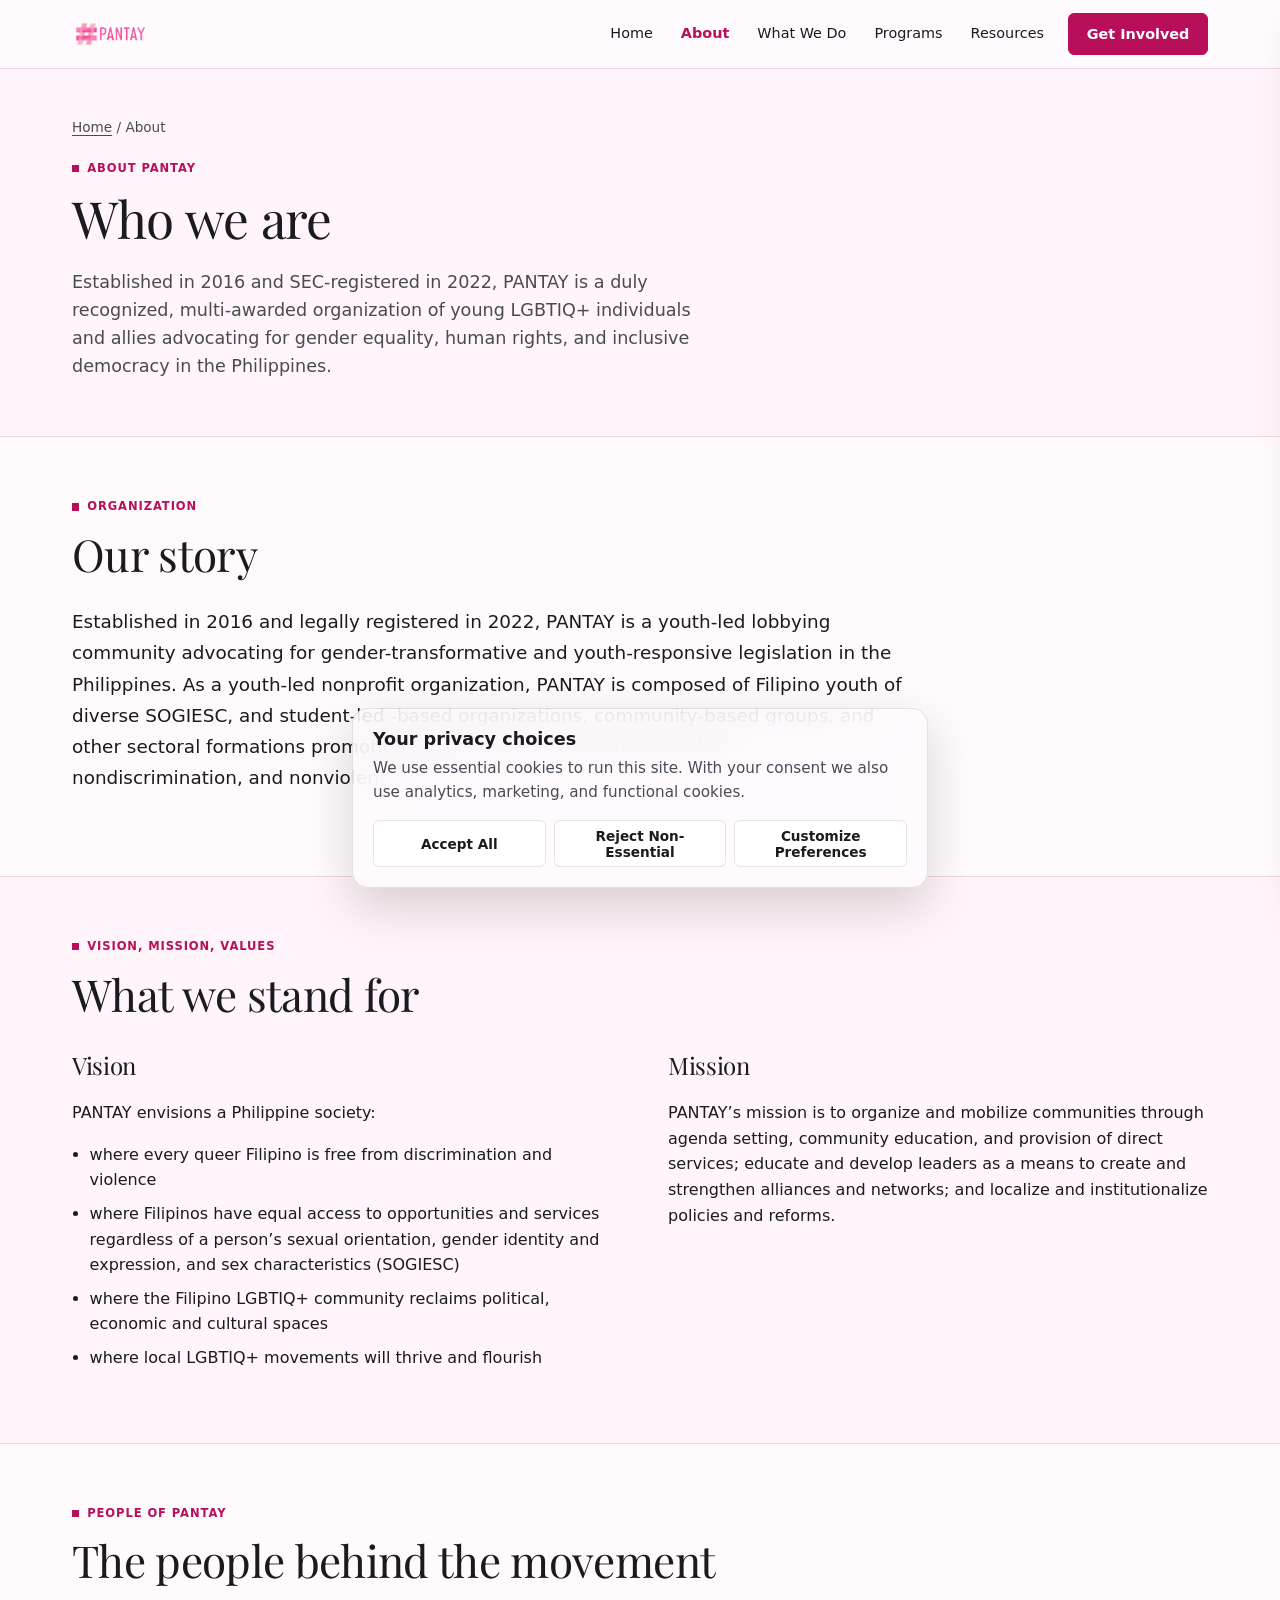
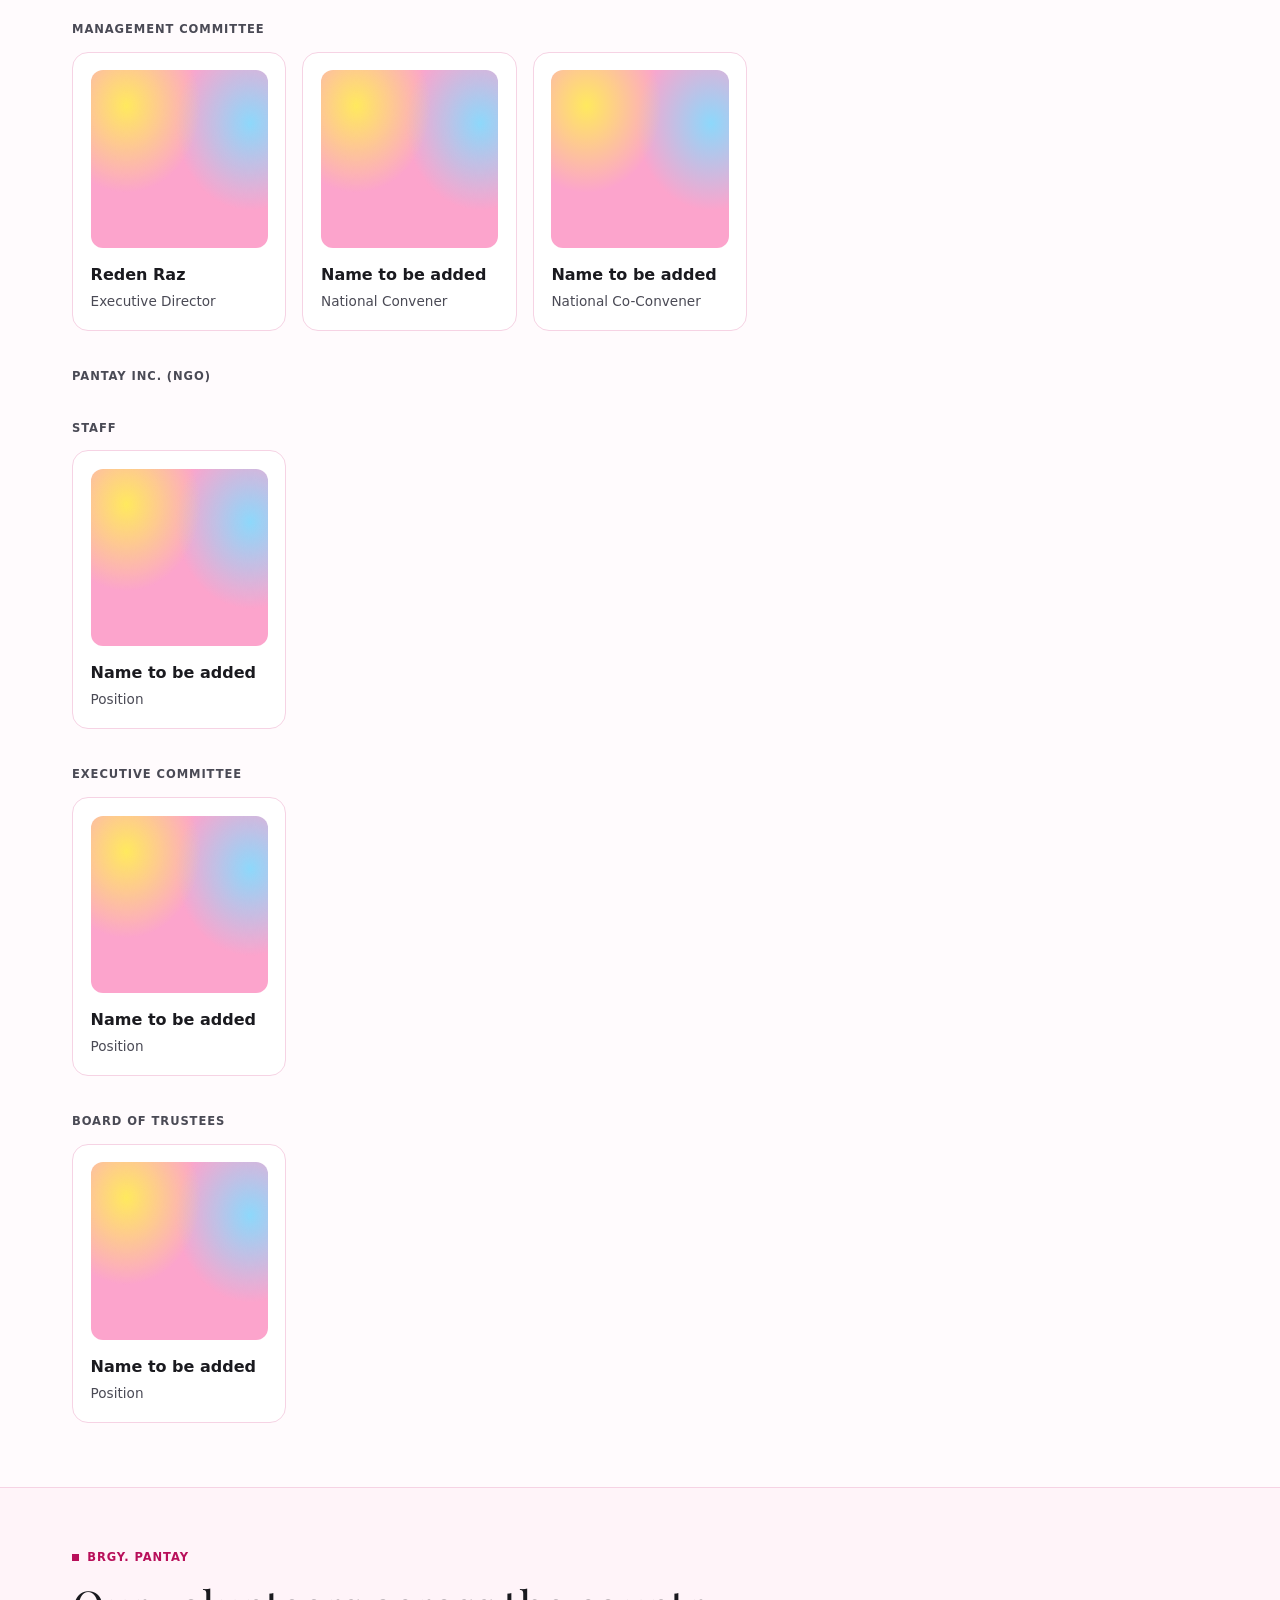
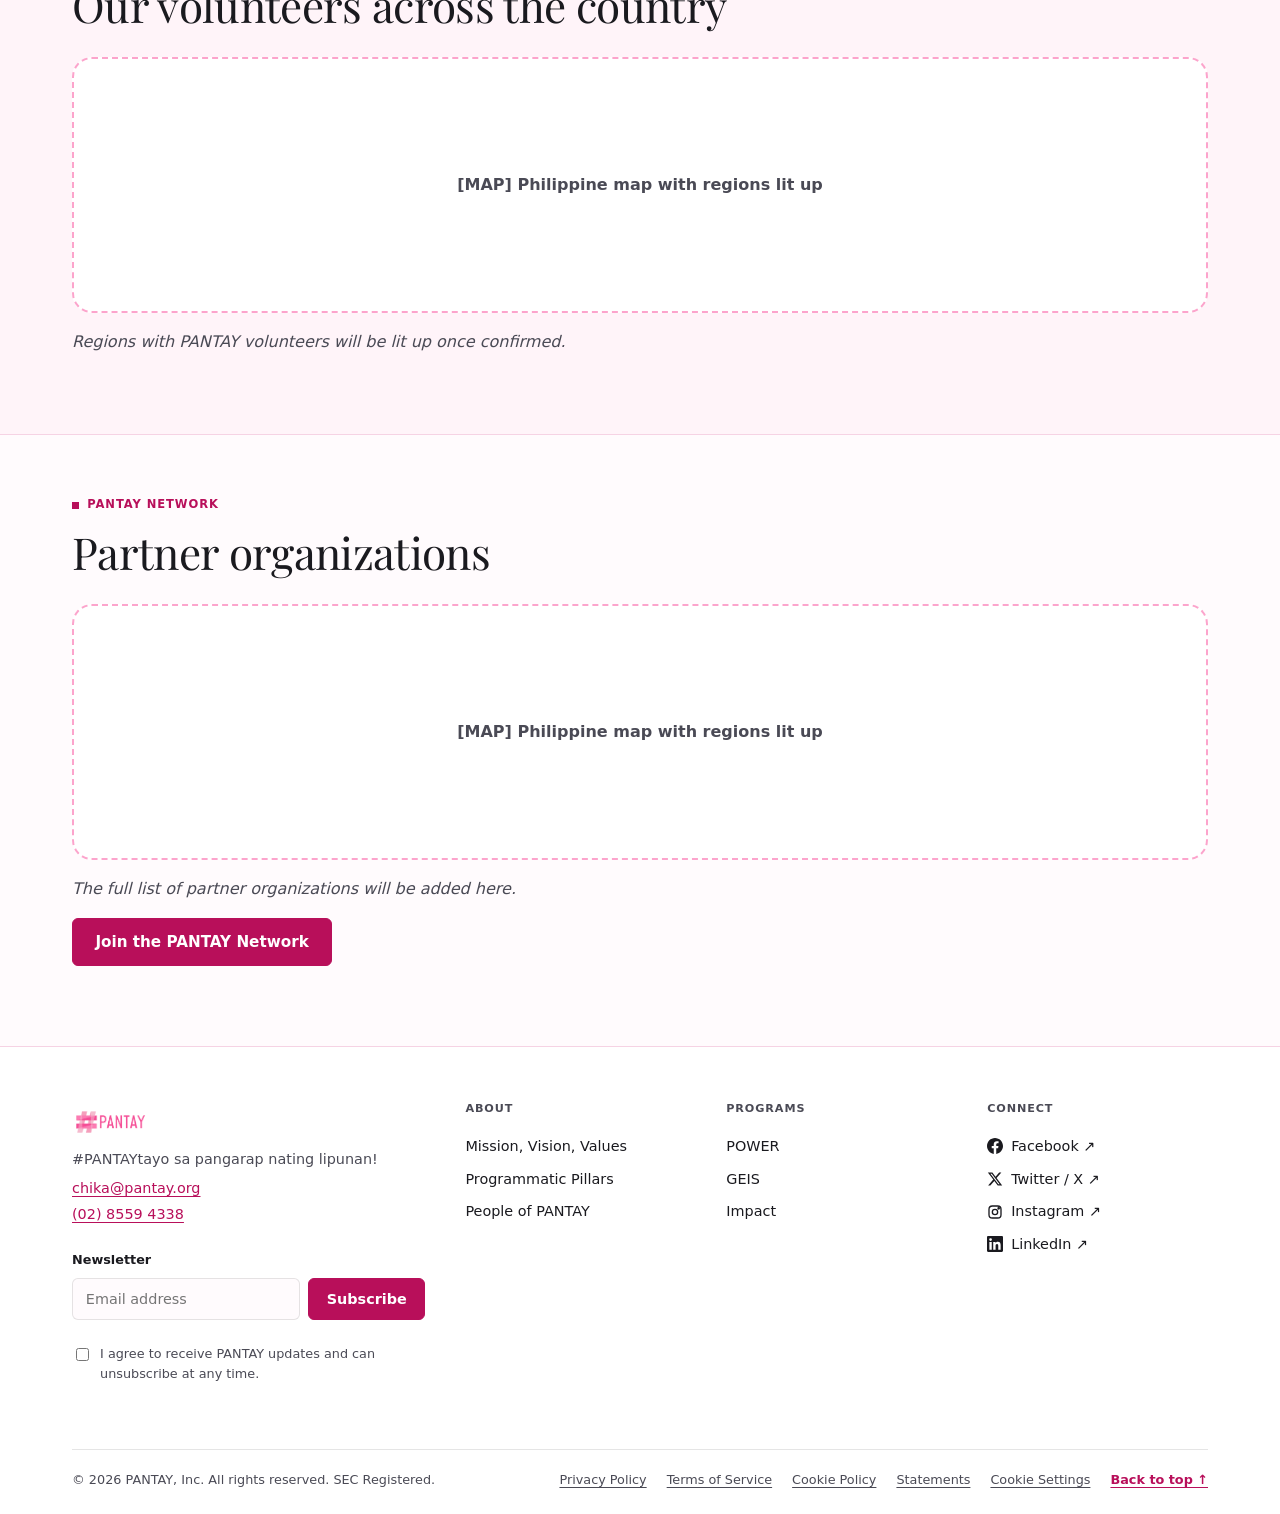
==== about.html @ df66228b "Add new pages and update site structure" ====
<!DOCTYPE html>
<html lang="en">
<head>
<meta charset="utf-8">
<meta name="viewport" content="width=device-width, initial-scale=1, viewport-fit=cover">
<title>About | PANTAY</title>
<meta name="description" content="Established in 2016 and SEC-registered in 2022, PANTAY is a duly recognized, multi-awarded organization of young LGBTIQ+ individuals and allies advocating for gender equality, human rights, and inclusive democracy in the Philippines.">
<link rel="icon" type="image/png" href="logo.png">
<link rel="apple-touch-icon" href="logo.png">
<link rel="preconnect" href="https://fonts.googleapis.com">
<link rel="preconnect" href="https://fonts.gstatic.com" crossorigin>
<link href="https://fonts.googleapis.com/css2?family=Playfair+Display:ital,wght@0,400;0,700;1,700&display=swap" rel="stylesheet">
<link rel="stylesheet" href="styles.css">
<link rel="stylesheet" href="pages.css">
<script src="script.js" defer></script>
<script src="pages.js" defer></script>
</head>
<body>
<a class="skip" href="#main">Skip to main content</a>

<header class="site-header" id="hdr">
  <div class="wrap bar">
    <a href="/" class="brand-logo-link"><img src="assets/logo-pantay.png" alt="PANTAY Logo" class="brand-logo" /></a>
    <nav class="nav" aria-label="Primary"><a href="/">Home</a><a href="about.html" aria-current="page">About</a><a href="what-we-do.html">What We Do</a><a href="programs.html">Programs</a><a href="resources.html">Resources</a></nav>
    <a class="btn primary sm" href="get-involved.html">Get Involved</a>
    <button class="burger" id="burger" aria-label="Open menu" aria-expanded="false" aria-controls="drawer"><svg width="22" height="22" viewBox="0 0 22 22" fill="none" stroke="currentColor" stroke-width="2.2" stroke-linecap="round" aria-hidden="true"><path d="M3 6h16M3 11h16M3 16h16"/></svg></button>
  </div>
</header>

<div class="scrim" id="scrim"></div>
<aside class="drawer" id="drawer" role="dialog" aria-modal="true" aria-label="Site menu" inert>
  <div class="drawer-top"><span class="tagline">dahil pantay tayo</span>
    <button class="burger" id="close" aria-label="Close menu"><svg width="20" height="20" viewBox="0 0 20 20" fill="none" stroke="currentColor" stroke-width="2.2" stroke-linecap="round" aria-hidden="true"><path d="M4 4l12 12M16 4L4 16"/></svg></button></div>
  <nav aria-label="Mobile"><a href="/">Home</a><a href="about.html" aria-current="page">About</a><a href="what-we-do.html">What We Do</a><a href="programs.html">Programs</a><a href="resources.html">Resources</a></nav>
  <a class="btn primary" href="get-involved.html">Get Involved</a>
</aside>

<main id="main">
<section class="art-hero"><div class="wrap">
  <p class="crumbs"><a href="/">Home</a> / About</p>
  <p class="eyebrow">About PANTAY</p>
  <h1>Who we are</h1>
  <p class="lede">Established in 2016 and SEC-registered in 2022, PANTAY is a duly recognized, multi-awarded organization of young LGBTIQ+ individuals and allies advocating for gender equality, human rights, and inclusive democracy in the Philippines.</p>
</div></section><section class="sec " id="org"><div class="wrap"><p class="eyebrow">Organization</p><h2>Our story</h2><p class="big">Established in 2016 and legally registered in 2022, PANTAY is a youth-led lobbying community advocating for gender-transformative and youth-responsive legislation in the Philippines. As a youth-led nonprofit organization, PANTAY is composed of Filipino youth of diverse SOGIESC, and student-led -based organizations, community-based groups, and other sectoral formations promoting equality, respect for human rights, nondiscrimination, and nonviolence.</p></div></section><section class="sec tint" id="mission-vision-values"><div class="wrap"><p class="eyebrow">Vision, Mission, Values</p><h2>What we stand for</h2><div class="vmv"><div><h3>Vision</h3><p>PANTAY envisions a Philippine society:</p><ul><li>where every queer Filipino is free from discrimination and violence</li><li>where Filipinos have equal access to opportunities and services regardless of a person’s sexual orientation, gender identity and expression, and sex characteristics (SOGIESC)</li><li>where the Filipino LGBTIQ+ community reclaims political, economic and cultural spaces</li><li>where local LGBTIQ+ movements will thrive and flourish</li></ul></div><div><h3>Mission</h3><p>PANTAY’s mission is to organize and mobilize communities through agenda setting, community education, and provision of direct services; educate and develop leaders as a means to create and strengthen alliances and networks; and localize and institutionalize policies and reforms.</p></div></div></div></section><section class="sec " id="people"><div class="wrap"><p class="eyebrow">People of PANTAY</p><h2>The people behind the movement</h2><h3 class="gh">Management Committee</h3><div class="people"><div class="person"><div class="ph-av" aria-hidden="true"></div><b>Reden Raz</b><span>Executive Director</span></div><div class="person"><div class="ph-av" aria-hidden="true"></div><b>Name to be added</b><span>National Convener</span></div><div class="person"><div class="ph-av" aria-hidden="true"></div><b>Name to be added</b><span>National Co-Convener</span></div></div><h3 class="gh">PANTAY Inc. (NGO)</h3><h3 class="gh">Staff</h3><div class="people"><div class="person"><div class="ph-av" aria-hidden="true"></div><b>Name to be added</b><span>Position</span></div></div><h3 class="gh">Executive Committee</h3><div class="people"><div class="person"><div class="ph-av" aria-hidden="true"></div><b>Name to be added</b><span>Position</span></div></div><h3 class="gh">Board of Trustees</h3><div class="people"><div class="person"><div class="ph-av" aria-hidden="true"></div><b>Name to be added</b><span>Position</span></div></div></div></section><section class="sec tint" id="brgy-pantay"><div class="wrap"><p class="eyebrow">Brgy. PANTAY</p><h2>Our volunteers across the country</h2><div class="map-ph" role="img" aria-label="Placeholder for map of the Philippines"><span>[MAP] Philippine map with regions lit up</span></div><p class="note">Regions with PANTAY volunteers will be lit up once confirmed.</p></div></section><section class="sec " id="network"><div class="wrap"><p class="eyebrow">PANTAY Network</p><h2>Partner organizations</h2><div class="map-ph" role="img" aria-label="Placeholder for map of the Philippines"><span>[MAP] Philippine map with regions lit up</span></div><p class="note">The full list of partner organizations will be added here.</p><p><a class="btn primary" href="get-involved.html#network">Join the PANTAY Network</a></p></div></section>
</main>

<footer>
  <div class="wrap">
    <div class="fgrid">
      <div class="fbrand">
        <a href="/" class="brand-logo-link"><img src="assets/logo-pantay.png" alt="PANTAY Logo" class="brand-logo" /></a>
        <p>#PANTAYtayo sa pangarap nating lipunan!</p>
        <a class="c" href="mailto:chika@pantay.org">chika@pantay.org</a>
        <a class="c" href="tel:+63285594338">(02) 8559 4338</a>
        <form id="news" novalidate>
          <label class="l" for="em">Newsletter</label>
          <div class="nrow"><input id="em" type="email" placeholder="Email address" autocomplete="email" aria-describedby="emerr"><button class="btn primary sm" type="submit">Subscribe</button></div>
          <div class="err" id="emerr"></div>
          <input class="hp" type="text" name="website" tabindex="-1" autocomplete="off" aria-hidden="true">
          <label class="check"><input id="cons" type="checkbox"> I agree to receive PANTAY updates and can unsubscribe at any time.</label>
          <div class="err" id="conserr"></div>
          <p id="newsmsg" role="status" aria-live="polite"></p>
        </form>
      </div>
      <nav class="fcol" aria-label="About"><h3>About</h3><a href="about.html#mission-vision-values">Mission, Vision, Values</a><a href="what-we-do.html">Programmatic Pillars</a><a href="about.html#people">People of PANTAY</a></nav>
      <nav class="fcol" aria-label="Programs"><h3>Programs</h3><a href="power.html">POWER</a><a href="geis.html">GEIS</a><a href="impact.html">Impact</a></nav>
      <nav class="fcol" aria-label="Connect"><h3>Connect</h3><a href="https://www.facebook.com/PANTAYPilipinas" rel="noopener"><svg viewBox="0 0 24 24" fill="currentColor" aria-hidden="true"><path d="M24 12.073c0-6.627-5.373-12-12-12s-12 5.373-12 12c0 5.99 4.388 10.954 10.125 11.854v-8.385H7.078v-3.47h3.047V9.43c0-3.007 1.792-4.669 4.533-4.669 1.312 0 2.686.235 2.686.235v2.953H15.83c-1.491 0-1.956.925-1.956 1.874v2.25h3.328l-.532 3.47h-2.796v8.385C19.612 23.027 24 18.062 24 12.073z"/></svg><span>Facebook ↗</span></a><a href="https://x.com/PANTAYtayo" rel="noopener"><svg viewBox="0 0 24 24" fill="currentColor" aria-hidden="true"><path d="M18.244 2.25h3.308l-7.227 8.26 8.502 11.24H16.17l-5.214-6.817L4.99 21.75H1.68l7.73-8.835L1.254 2.25H8.08l4.713 6.231zm-1.161 17.52h1.833L7.084 4.126H5.117z"/></svg><span>Twitter / X ↗</span></a><a href="https://www.instagram.com/pantaytayo/" rel="noopener"><svg viewBox="0 0 24 24" fill="none" stroke="currentColor" stroke-width="2" stroke-linecap="round" aria-hidden="true"><rect x="3" y="3" width="18" height="18" rx="5"/><circle cx="12" cy="12" r="4"/><circle cx="17.5" cy="6.5" r="1" fill="currentColor"/></svg><span>Instagram ↗</span></a><a href="https://www.linkedin.com/company/pantay-inc" rel="noopener"><svg viewBox="0 0 24 24" fill="currentColor" aria-hidden="true"><path d="M20.447 20.452h-3.554v-5.569c0-1.328-.027-3.037-1.852-3.037-1.853 0-2.136 1.445-2.136 2.939v5.667H9.351V9h3.414v1.561h.046c.477-.9 1.637-1.85 3.37-1.85 3.601 0 4.267 2.37 4.267 5.455v6.286zM5.337 7.433a2.062 2.062 0 01-2.063-2.065 2.064 2.064 0 112.063 2.065zm1.782 13.019H3.555V9h3.564v11.452zM22.225 0H1.771C.792 0 0 .774 0 1.729v20.542C0 23.227.792 24 1.771 24h20.451C23.2 24 24 23.227 24 22.271V1.729C24 .774 23.2 0 22.222 0h.003z"/></svg><span>LinkedIn ↗</span></a></nav>
    </div>
    <div class="fbottom">
      <p>© 2026 PANTAY, Inc. All rights reserved. SEC Registered.</p>
      <div class="legal"><a href="privacy-policy.html">Privacy Policy</a><a href="terms-of-service.html">Terms of Service</a><a href="cookie-policy.html">Cookie Policy</a><a href="statements.html">Statements</a><button type="button" id="cookieReopen">Cookie Settings</button><a href="#main">Back to top ↑</a></div>
    </div>
  </div>
</footer>

<section class="cookie" id="cookie" role="region" aria-labelledby="ckh">
  <div id="ckMain">
    <h2 id="ckh">Your privacy choices</h2>
    <p>We use essential cookies to run this site. With your consent we also use analytics, marketing, and functional cookies.</p>
    <div class="row">
      <button class="btn" id="ckAll">Accept All</button>
      <button class="btn" id="ckRej">Reject Non-Essential</button>
      <button class="btn" id="ckCus">Customize Preferences</button>
    </div>
  </div>
  <div id="ckPrefs" hidden>
    <h2>Customize preferences</h2>
    <div class="opt"><label for="o0">Strictly necessary (always on)</label><input id="o0" type="checkbox" checked disabled></div>
    <div class="opt"><label for="o1">Analytics</label><input id="o1" type="checkbox" data-k="analytics"></div>
    <div class="opt"><label for="o2">Marketing</label><input id="o2" type="checkbox" data-k="marketing"></div>
    <div class="opt"><label for="o3">Functional</label><input id="o3" type="checkbox" data-k="functional"></div>
    <div class="row" style="margin-top:1rem"><button class="btn" id="ckBack">Back</button><button class="btn pink" id="ckSave">Save Preferences</button></div>
  </div>
</section>
</body>
</html>
---- styles.css ----
/* ===== TOKENS: Figma layout + Brand Board palette ===== */
/* Swap in licensed fonts once available:
@font-face{font-family:"Nourd";src:url(assets/fonts/Nourd-Heavy.woff2) format("woff2");font-weight:900} */
:root{
  --pink:#F54E96;--pink-soft:#FCA4CC;--orange:#FFB552;--yellow:#FFE95E;--green:#19B04B;--sky:#8DD8FB;--orchid:#C166A8;
  --magenta:#B80F5A;                 /* AA-safe brand pink: buttons, links, numbers (white text passes) */
  --ink:#1A1A1F;--ink-2:#4A4A55;--surface:#FFFBFD;--tint:#FFF4F9;--card:#fff;--line:rgba(0,0,0,.1);--pink-line:#F6D3E4;
  --sans:"Nourd",system-ui,-apple-system,"Segoe UI",sans-serif;
  --serif:"Playfair Display",Georgia,serif;
  --glass:rgba(255,251,253,.82);--shadow-lg:0 18px 50px rgba(0,0,0,.16);--press:100ms;   /* springs mirrored in script.js */
  box-sizing:border-box;padding-top:env(safe-area-inset-top,0px);padding-bottom:env(safe-area-inset-bottom,0px)}
@media (prefers-reduced-transparency:reduce){:root{--glass:var(--surface)}}
@media (prefers-contrast:more){:root{--ink-2:var(--ink);--pink-line:var(--ink)}}
*,*::before,*::after{box-sizing:inherit}
html{scroll-padding-top:calc(5rem + env(safe-area-inset-top,0px))}
body{margin:0;background:var(--surface);color:var(--ink);font:400 1rem/1.6 var(--sans);-webkit-font-smoothing:antialiased;overflow-x:hidden}
a{color:inherit}
:focus-visible{outline:3px solid var(--ink);outline-offset:3px;border-radius:6px}
.on-dark :focus-visible{outline-color:var(--yellow)}
.sr{position:absolute;width:1px;height:1px;overflow:hidden;clip:rect(0 0 0 0);white-space:nowrap}
.skip{position:absolute;left:1rem;top:-4rem;background:var(--ink);color:var(--surface);padding:.7rem 1rem;border-radius:8px;z-index:100}.skip:focus{top:1rem}
.wrap{max-width:74rem;margin:0 auto;padding:0 1.5rem}
h1,h2,h3{font-family:var(--serif);font-weight:400;letter-spacing:-.015em;margin:0}
h1{font-size:clamp(2.1rem,4.8vw,3.2rem);line-height:1.12}
h2{font-size:clamp(1.9rem,3.8vw,2.75rem);line-height:1.12}
.eyebrow{display:flex;align-items:center;gap:.5rem;font:800 .72rem/1 var(--sans);letter-spacing:.08em;text-transform:uppercase;color:var(--magenta);margin:0 0 1rem}
.eyebrow::before{content:"";width:.45rem;height:.45rem;background:currentColor}
.tagline{font:italic 700 1.25rem/1.3 var(--serif);color:var(--magenta)}

/* ===== BUTTONS ===== */
.btn{display:inline-flex;align-items:center;justify-content:center;min-height:3rem;padding:.6rem 1.4rem;border-radius:6px;font:700 .95rem var(--sans);text-decoration:none;color:var(--ink);background:var(--card);border:1px solid var(--line);cursor:pointer;touch-action:manipulation;transition:transform var(--press) ease-out,background-color .15s}
.btn:active{transform:scale(.97)}
.btn.primary{background:var(--magenta);border-color:var(--magenta);color:#fff}
.btn.primary:hover{background:#9c0b4b;border-color:#9c0b4b}
.btn.ghost{background:transparent;color:#fff;border-color:rgba(255,255,255,.7)}
.btn.ghost:hover{background:rgba(255,255,255,.14)}
.btn.sm{min-height:2.6rem;padding:.4rem 1.1rem;font-size:.9rem}

/* ===== HEADER ===== */
.site-header{position:sticky;top:0;z-index:40;background:var(--glass);-webkit-backdrop-filter:blur(20px) saturate(180%);backdrop-filter:blur(20px) saturate(180%);border-bottom:1px solid var(--pink-line);padding-top:env(safe-area-inset-top,0px);margin-top:calc(-1 * env(safe-area-inset-top,0px))}
.bar{display:flex;align-items:center;gap:1.5rem;min-height:4.25rem}
.brand-logo-link{display:block;margin-right:auto;border-radius:6px}
.brand-logo{display:block;height:2.4rem;width:auto}
.nav{display:none;gap:1.75rem}
.nav a{font:500 .9rem var(--sans);text-decoration:none;padding:.4rem 0;border-bottom:2px solid transparent}
.nav a:hover{border-bottom-color:var(--pink-soft)}
.nav a[aria-current]{color:var(--magenta);font-weight:700}
.burger{width:2.75rem;height:2.75rem;border-radius:8px;border:1px solid var(--line);background:var(--card);color:var(--ink);display:grid;place-items:center;cursor:pointer;transition:transform var(--press) ease-out}
.burger:active{transform:scale(.94)}
@media (min-width:64rem){.nav{display:flex}.bar>.burger{display:none}}

/* ===== DRAWER ===== */
.scrim{position:fixed;inset:0;background:rgba(26,26,31,.45);opacity:0;pointer-events:none;z-index:60}.scrim.on{pointer-events:auto}
.drawer{position:fixed;top:0;right:0;bottom:0;width:min(22rem,88vw);z-index:70;background:var(--surface);border-radius:20px 0 0 20px;box-shadow:var(--shadow-lg);padding:calc(1rem + env(safe-area-inset-top,0px)) 1.5rem calc(1.5rem + env(safe-area-inset-bottom,0px));overflow-y:auto;transform:translateX(110%);touch-action:pan-y;will-change:transform}
.drawer-top{display:flex;justify-content:space-between;align-items:center;margin-bottom:1rem}
.drawer nav a{display:block;padding:1rem .25rem;font:400 1.6rem/1.1 var(--serif);text-decoration:none;border-bottom:1px solid var(--pink-line)}
.drawer nav a:active{background:var(--tint)}
.drawer .btn{margin-top:1.5rem;width:100%}

/* ===== COOKIE SHEET ===== */
.cookie{position:fixed;left:0;right:0;bottom:0;z-index:50;width:min(36rem,calc(100% - 1.5rem));margin:0 auto calc(.75rem + env(safe-area-inset-bottom,0px));background:var(--glass);-webkit-backdrop-filter:blur(24px) saturate(180%);backdrop-filter:blur(24px) saturate(180%);border:1px solid var(--line);border-radius:16px;box-shadow:var(--shadow-lg);padding:1.25rem;transform:translateY(120%);opacity:0;visibility:hidden;transform-origin:50% 100%}
.cookie h2{font:700 1.1rem var(--sans);letter-spacing:0}
.cookie p{margin:.4rem 0 1rem;font-size:.95rem;color:var(--ink-2)}
.cookie .row{display:grid;gap:.5rem}
@media (min-width:34rem){.cookie .row{grid-template-columns:repeat(3,1fr)}}
.cookie .btn{width:100%;min-height:2.75rem;padding:.4rem .6rem;font-size:.85rem}
.opt{display:flex;justify-content:space-between;align-items:center;padding:.7rem 0;border-bottom:1px solid var(--line)}
.opt input{width:1.3rem;height:1.3rem;accent-color:var(--magenta)}
.cookie [hidden]{display:none}

/* ===== HERO (photo background slot with dark overlay) ===== */
/* SWAP: put photos at assets/hero/hero-1.jpg, hero-2.jpg, hero-3.jpg (gradients show until then) */
.hero-bg{position:relative;isolation:isolate;overflow:hidden;color:#fff;padding:4rem 0 5.5rem;background:var(--ink);touch-action:pan-y}
.hero-slides{position:absolute;inset:0;z-index:-2}
.slide{position:absolute;inset:0;opacity:0;transition:opacity .9s ease;background:var(--img,none) center/cover no-repeat,var(--fb)}
.slide.on{opacity:1}
.s1{--fb:radial-gradient(45% 70% at 90% 10%,var(--pink),transparent 70%),radial-gradient(40% 60% at 10% 100%,var(--orchid),transparent 70%),var(--ink)}
.s2{--fb:radial-gradient(45% 70% at 10% 10%,var(--sky),transparent 70%),radial-gradient(40% 60% at 90% 100%,var(--pink),transparent 70%),var(--ink)}
.s3{--fb:radial-gradient(45% 70% at 80% 0%,var(--yellow),transparent 70%),radial-gradient(40% 60% at 5% 90%,var(--green),transparent 70%),var(--ink)}
.hero-bg::before{content:"";position:absolute;inset:0;z-index:-1;background:linear-gradient(90deg,rgba(26,26,31,.82),rgba(26,26,31,.5))}
.hero-ctl{position:absolute;right:1.25rem;bottom:1rem;display:flex;align-items:center;gap:.15rem}
.hero-ctl .arrow{width:2.75rem;height:2.75rem;margin:0 .35rem;border-radius:50%;border:1px solid rgba(255,255,255,.75);background:rgba(26,26,31,.45);-webkit-backdrop-filter:blur(12px);backdrop-filter:blur(12px);color:#fff;display:grid;place-items:center;cursor:pointer;transition:transform var(--press) ease-out,background-color .15s}
.hero-ctl .arrow:hover{background:rgba(255,255,255,.2)}
.hero-ctl .arrow:active{transform:scale(.92)}
.hero-ctl .dot{width:1.75rem;height:1.75rem;padding:0;border:0;background:none;cursor:pointer;display:grid;place-items:center}
.hero-ctl .dot::before{content:"";width:.65rem;height:.65rem;border-radius:50%;background:rgba(255,255,255,.55);transition:transform var(--press) ease-out,background-color .2s}
.hero-ctl .dot[aria-current=true]::before{background:var(--pink);transform:scale(1.35)}
.hero-tag{display:inline-block;background:var(--magenta);color:#fff;padding:.45rem .8rem;border-radius:4px;font:800 .7rem/1 var(--sans);letter-spacing:.06em;text-transform:uppercase;margin:0 0 1.5rem}
.hero-bg h1 span{display:block;color:var(--pink-soft)}
.hero-bg .lede{max-width:36rem;margin:1.5rem 0 2rem;font-size:1.05rem;color:#fff}
.cta{display:flex;flex-wrap:wrap;gap:.75rem}

/* ===== PROGRAM CARDS (each links to its article page) ===== */
.what{background:var(--tint);padding:5rem 0 5.5rem}
.what h2{margin-bottom:2.5rem}
.cards{display:grid;gap:1.5rem;grid-template-columns:repeat(3,1fr)}
.card{display:flex;flex-direction:column;gap:.75rem;padding:2rem;background:var(--card);border:1px solid var(--pink-line);border-radius:16px;text-decoration:none;color:var(--ink);touch-action:manipulation;will-change:transform}
.card .no{display:grid;place-items:center;width:2.5rem;height:2.5rem;margin-bottom:.75rem;border-radius:50%;background:var(--magenta);color:#fff;font:400 1rem var(--serif)}
.card .cat{font:800 .68rem/1 var(--sans);letter-spacing:.08em;text-transform:uppercase;color:var(--magenta)}
.card h3{font-size:1.65rem;line-height:1.15}
.card p{margin:0;color:var(--ink-2);font-size:.95rem}
.card .more{align-self:flex-start;margin-top:auto;padding-bottom:.15rem;border-bottom:2px solid var(--magenta);color:var(--magenta);font:700 .85rem var(--sans)}
@media (max-width:56rem){.cards{grid-template-columns:1fr}}

/* ===== IMPACT (pink gradient band, count-up cards) ===== */
.impact{color:#fff;padding:5rem 0 5.5rem;background:linear-gradient(90deg,#B80F5A 0%,var(--pink) 65%,var(--pink-soft) 100%)}
.impact h2{margin-bottom:2.5rem}
.stats{display:flex;gap:1rem;overflow-x:auto;scroll-snap-type:x mandatory;overscroll-behavior-x:contain;padding:.5rem 1.5rem 1.5rem;margin:0 -1.5rem;scroll-padding:0 1.5rem}
.stat{flex:0 0 78%;scroll-snap-align:start;padding:1.5rem 1.4rem;background:rgba(255,255,255,.97);color:var(--ink);border-radius:16px;box-shadow:0 10px 30px rgba(0,0,0,.12);will-change:transform}
.num{font:400 clamp(2.2rem,4vw,2.9rem)/1 var(--serif);letter-spacing:-.02em;margin:0 0 .7rem;color:var(--magenta);font-variant-numeric:tabular-nums}
.lbl{margin:0;font-size:.88rem;line-height:1.5;color:var(--ink-2)}
@media (min-width:45rem){.stats{display:grid;grid-template-columns:repeat(2,1fr);overflow:visible;padding:0;margin:0}.stat{flex:none}}
@media (min-width:64rem){.stats{grid-template-columns:repeat(5,1fr)}}

/* ===== CLOSING CTA (dark) ===== */
.cta-band{background:var(--ink);color:#fff;padding:6rem 0}
.cta-grid{display:grid;gap:2.5rem;align-items:center}
@media (min-width:56rem){.cta-grid{grid-template-columns:1.2fr 1fr;gap:4rem}}
.cta-band .eyebrow{color:var(--pink)}
.cta-band h2{font-size:clamp(2.2rem,5vw,3.6rem);line-height:1.1}
.cta-band p{margin:0 0 1.25rem;color:#E9E4EA}
.cta-band .mail{display:block;margin-top:1.25rem;color:var(--pink-soft)}

/* ===== FOOTER ===== */
footer{background:var(--card);border-top:1px solid var(--pink-line);padding:3.5rem 0 1.5rem}
.fgrid{display:grid;gap:2.5rem}
@media (min-width:56rem){.fgrid{grid-template-columns:1.6fr 1fr 1fr 1fr}}
footer p{margin:.4rem 0;font-size:.9rem;color:var(--ink-2)}
footer a{text-underline-offset:3px}
.fbrand a.c{color:var(--magenta);font-size:.9rem;display:block;margin:.2rem 0}
.fcol h3{font:800 .7rem/1 var(--sans);letter-spacing:.08em;text-transform:uppercase;color:var(--ink-2);margin:0 0 1rem}
.fcol a{display:flex;align-items:center;gap:.5rem;padding:.3rem 0;font-size:.9rem;text-decoration:none}
.fcol a:hover{color:var(--magenta)}
.fcol svg{width:1rem;height:1rem;flex:none}
#news{margin-top:1.25rem}
#news label.l{font:700 .8rem var(--sans)}
.nrow{display:flex;gap:.5rem;margin-top:.4rem}
#news input[type=email]{flex:1;min-width:0;min-height:2.6rem;padding:.4rem .8rem;border:1px solid var(--line);border-radius:6px;font:400 .9rem var(--sans);background:var(--surface);color:var(--ink)}
#news input[aria-invalid=true]{border-color:#8A0A42;box-shadow:0 0 0 1px #8A0A42}
.err{color:#8A0A42;font-weight:700;font-size:.82rem;min-height:1.1rem}
.check{display:flex;gap:.5rem;align-items:flex-start;font-size:.8rem;color:var(--ink-2);margin-top:.4rem}
.check input{width:1.1rem;height:1.1rem;margin-top:.1rem;accent-color:var(--magenta)}
.hp{position:absolute;left:-9999px}
#newsmsg{font-weight:700;font-size:.85rem}
.fbottom{display:flex;flex-wrap:wrap;gap:.75rem 2rem;justify-content:space-between;margin-top:2.5rem;padding-top:1.25rem;border-top:1px solid var(--line);font-size:.8rem;color:var(--ink-2)}
.fbottom p{margin:0;font-size:.8rem}
.legal{display:flex;flex-wrap:wrap;gap:.4rem 1.25rem}
.legal button{background:none;border:0;padding:0;font:inherit;text-decoration:underline;text-underline-offset:3px;color:inherit;cursor:pointer}
.legal a:last-child{color:var(--magenta);font-weight:700}


/* ===== ARTICLE PAGES ===== */
.art-hero{background:var(--tint);border-bottom:1px solid var(--pink-line);padding:3rem 0 3.5rem}
.crumbs{margin:0 0 1.5rem;font-size:.85rem;color:var(--ink-2)}.crumbs a{text-underline-offset:3px}
.art-hero h1{max-width:46rem}
.art-hero .lede{max-width:40rem;margin:1.25rem 0 0;font-size:1.1rem;color:var(--ink-2)}
.art{display:grid;gap:3rem;padding:3rem 0 4.5rem}
@media (min-width:56rem){.art{grid-template-columns:1.7fr 1fr}}
.art-photo{position:relative;aspect-ratio:16/9;border-radius:20px;margin-bottom:1.5rem;background:radial-gradient(60% 70% at 15% 20%,var(--yellow),transparent 70%),radial-gradient(55% 70% at 90% 30%,var(--sky),transparent 70%),radial-gradient(65% 70% at 40% 100%,var(--orchid),transparent 70%),var(--pink-soft)}
.art-photo span{position:absolute;left:1rem;top:1rem;background:var(--glass);padding:.4rem .8rem;border-radius:999px;font:700 .8rem var(--sans)}
.art h2{font-size:1.9rem;margin:2.25rem 0 .75rem}
.art p{max-width:42rem;margin:0 0 1rem}
.note{color:var(--ink-2);font-style:italic}
.aside .fact{background:var(--tint);border:1px solid var(--pink-line);border-radius:16px;padding:1.4rem;margin-bottom:1rem}
.fact b{display:block;font:400 2.4rem/1 var(--serif);color:var(--magenta);margin-bottom:.4rem}
.fact span{font-size:.9rem;color:var(--ink-2)}
.aside h3{font:800 .7rem/1 var(--sans);letter-spacing:.08em;text-transform:uppercase;margin:1.75rem 0 .75rem}
.aside a.dl{display:block;padding:.7rem 0;border-bottom:1px solid var(--pink-line);font-weight:700;font-size:.9rem;text-decoration:none}
.aside a.dl:hover{text-decoration:underline;text-decoration-color:var(--magenta);text-decoration-thickness:2px}
.next{background:var(--tint);border-top:1px solid var(--pink-line);padding:3.5rem 0 4rem}
.next h2{margin-bottom:1.75rem;font-size:1.9rem}
.cards.two{grid-template-columns:repeat(2,1fr)}
@media (max-width:56rem){.cards.two{grid-template-columns:1fr}}
@media (prefers-reduced-motion:reduce){.btn,.burger,.slide,.hero-ctl .dot::before{transition:none}}


/* ===== ASK PANTAY ASSISTANT (floating launcher + chat panel) ===== */
.ap-launcher [hidden],.ap-panel [hidden]{display:none!important}
.ap-launcher{position:fixed;right:1.25rem;bottom:calc(1.25rem + env(safe-area-inset-bottom,0px));z-index:45;display:flex;flex-direction:row-reverse;align-items:center;gap:.75rem}
.ap-btn{width:3.75rem;height:3.75rem;padding:0;border-radius:50%;border:2px solid var(--pink-soft);background:#fff;color:var(--magenta);box-shadow:0 8px 24px rgba(184,15,90,.3);display:grid;place-items:center;overflow:hidden;cursor:pointer;touch-action:manipulation}
.ap-logo{width:78%;height:78%;object-fit:contain;display:block}
/* tooltip: shows when the cursor is on the button, or on keyboard focus */
.ap-tip{background:var(--ink);color:#fff;font:700 .85rem/1 var(--sans);padding:.75rem 1rem;border-radius:12px;white-space:nowrap;opacity:0;transform:translateX(8px);pointer-events:none;transition:opacity .2s,transform .3s cubic-bezier(.32,.72,0,1)}
.ap-btn:hover~.ap-tip,.ap-btn:focus-visible~.ap-tip{opacity:1;transform:none}
.ap-btn[aria-expanded="true"]~.ap-tip{opacity:0}

.ap-panel{position:fixed;right:1.25rem;bottom:calc(5.75rem + env(safe-area-inset-bottom,0px));z-index:46;width:min(24rem,calc(100vw - 2rem));height:min(34rem,calc(100dvh - 8.5rem));display:flex;flex-direction:column;background:var(--card);border:1px solid var(--pink-line);border-radius:20px;box-shadow:var(--shadow-lg);overflow:hidden;transform-origin:100% 100%;opacity:0;visibility:hidden}
.ap-head{display:flex;align-items:center;gap:.75rem;padding:.85rem 1rem;background:var(--glass);-webkit-backdrop-filter:blur(20px) saturate(180%);backdrop-filter:blur(20px) saturate(180%);border-bottom:1px solid var(--pink-line)}
.ap-av{width:2.4rem;height:2.4rem;border-radius:50%;background:#fff;border:1.5px solid var(--pink-soft);display:grid;place-items:center;color:var(--magenta);overflow:hidden;flex:none}
.ap-av .ap-logo{width:80%;height:80%}
.ap-title{flex:1;font:800 1.05rem var(--sans);color:var(--magenta)}
.ap-x{width:2.5rem;height:2.5rem;border:0;border-radius:50%;background:transparent;color:var(--ink);display:grid;place-items:center;cursor:pointer;transition:transform var(--press) ease-out,background-color .15s}
.ap-x:hover{background:var(--tint)}
.ap-x:active{transform:scale(.92)}
.ap-log{flex:1;overflow-y:auto;overscroll-behavior:contain;padding:1rem;display:flex;flex-direction:column;gap:.6rem}
.ap-msg{max-width:88%;padding:.65rem .9rem;border-radius:16px;font-size:.93rem;line-height:1.5;overflow-wrap:anywhere;animation:apin .3s cubic-bezier(.32,.72,0,1)}
.ap-msg.bot{align-self:flex-start;background:var(--tint);border:1px solid var(--pink-line);border-bottom-left-radius:5px}
.ap-msg.me{align-self:flex-end;background:var(--pink-soft);font-weight:600;border-bottom-right-radius:5px}
.ap-msg a{color:var(--magenta);font-weight:700;text-underline-offset:3px}
.ap-msg ul{margin:.4rem 0 0;padding-left:1.1rem}
.ap-msg li{margin:.25rem 0}
.ap-msg.typing{padding:.8rem .9rem;display:flex;gap:.3rem}
.ap-msg.typing i{width:.45rem;height:.45rem;border-radius:50%;background:var(--orchid);animation:apb 1s infinite ease-in-out}
.ap-msg.typing i:nth-child(2){animation-delay:.15s}.ap-msg.typing i:nth-child(3){animation-delay:.3s}
.ap-chips{display:flex;flex-wrap:wrap;gap:.5rem;padding:0 1rem .8rem}
.ap-chip{min-height:2.25rem;padding:.4rem .85rem;border:1.5px solid var(--magenta);border-radius:999px;background:transparent;color:var(--magenta);font:700 .82rem var(--sans);cursor:pointer;touch-action:manipulation;transition:transform var(--press) ease-out,background-color .15s}
.ap-chip:hover{background:var(--tint)}
.ap-chip:active{transform:scale(.96)}
.ap-form{display:flex;gap:.6rem;padding:.8rem 1rem calc(.9rem + env(safe-area-inset-bottom,0px));border-top:1px solid var(--pink-line)}
.ap-in{flex:1;min-width:0;min-height:2.9rem;padding:.4rem .9rem;border:1.5px solid var(--line);border-radius:12px;background:var(--surface);color:var(--ink);font:500 .95rem var(--sans)}
.ap-in:focus,.ap-in:focus-visible{outline:none;border-color:var(--magenta);box-shadow:0 0 0 3px rgba(252,164,204,.55)}
.ap-send{width:2.9rem;border:0;border-radius:12px;background:var(--magenta);color:#fff;display:grid;place-items:center;cursor:pointer;touch-action:manipulation;transition:transform var(--press) ease-out,background-color .15s}
.ap-send:hover{background:#9c0b4b}
.ap-send:active{transform:scale(.94)}
@keyframes apin{from{opacity:0;transform:translateY(8px) scale(.97)}}
@keyframes apb{0%,60%,100%{transform:translateY(0);opacity:.5}30%{transform:translateY(-4px);opacity:1}}
@media (prefers-reduced-motion:reduce){.ap-msg{animation:none}.ap-msg.typing i{animation:none;opacity:.7}.ap-tip,.ap-x,.ap-chip,.ap-send{transition:none}}
@media (prefers-reduced-transparency:reduce){.ap-head{background:var(--surface);-webkit-backdrop-filter:none;backdrop-filter:none}}
---- pages.css ----
/* ===== INNER PAGES: sections, stories, people, forms. Loads after styles.css ===== */
.sec{padding:4rem 0}
.sec.tint{background:var(--tint);border-block:1px solid var(--pink-line)}
.sec h2{margin-bottom:1.75rem}
.sec .big{max-width:52rem;font-size:1.15rem;line-height:1.7}
.sec p{max-width:48rem}
.sub{font:italic 700 1.05rem/1.4 var(--serif);color:var(--magenta);margin:0 0 1rem}
.meta{margin:0 0 .35rem;font-size:.82rem;font-weight:700;color:var(--ink-2)}
.art .sub{max-width:42rem}
/* vision / mission */
.vmv{display:grid;gap:2rem}
@media (min-width:56rem){.vmv{grid-template-columns:1fr 1fr;gap:3.5rem}}
.vmv h3,.pil h3,.rg h3,.gi h3{font-size:1.5rem;margin-bottom:.75rem}
.vmv ul{margin:.75rem 0 0;padding-left:1.1rem}.vmv li{margin:.5rem 0}
/* pillars */
.pil{display:grid;gap:2rem}
@media (min-width:56rem){.pil{grid-template-columns:1.2fr 1fr;gap:3.5rem}}
.plist{margin:0;padding:0;list-style:none}
.plist li{padding:.85rem 0;border-bottom:1px solid var(--pink-line);font-size:.92rem;color:var(--ink-2)}
.plist b{color:var(--ink)}
/* people */
.gh{font:800 .72rem/1 var(--sans);letter-spacing:.08em;text-transform:uppercase;color:var(--ink-2);margin:2.5rem 0 1rem}
.people{display:grid;gap:1rem;grid-template-columns:repeat(auto-fill,minmax(12rem,1fr))}
.person{display:flex;flex-direction:column;gap:.2rem;padding:1.1rem;background:var(--card);border:1px solid var(--pink-line);border-radius:16px}
.person b{font-size:1rem}.person span{font-size:.85rem;color:var(--ink-2)}
.ph-av{aspect-ratio:1;border-radius:12px;margin-bottom:.7rem;background:radial-gradient(60% 70% at 20% 20%,var(--yellow),transparent 70%),radial-gradient(60% 70% at 90% 30%,var(--sky),transparent 70%),var(--pink-soft)}
.map-ph{display:grid;place-items:center;min-height:16rem;border:2px dashed var(--pink-soft);border-radius:20px;background:var(--card);font-weight:700;color:var(--ink-2);margin-bottom:1rem}
/* stories */
.filter{display:flex;flex-wrap:wrap;gap:.5rem;margin-bottom:2rem}
.filter button{min-height:2.5rem;padding:.4rem 1.1rem;border:1.5px solid var(--magenta);border-radius:999px;background:transparent;color:var(--magenta);font:700 .85rem var(--sans);cursor:pointer;touch-action:manipulation;transition:transform var(--press) ease-out,background-color .15s}
.filter button:active{transform:scale(.96)}
.filter button[aria-pressed=true]{background:var(--magenta);color:#fff}
[data-cat][hidden]{display:none}
[data-cat]+[data-cat]{margin-top:3.5rem}
.stories{display:grid;gap:1.5rem}
@media (min-width:56rem){.stories{grid-template-columns:1fr 1fr}}
.story{padding:1.5rem;background:var(--card);border:1px solid var(--pink-line);border-radius:16px;align-self:start}
.story .art-photo{border-radius:12px;margin-bottom:1rem}
.story .cat,.insight .cat{font:800 .68rem/1 var(--sans);letter-spacing:.08em;text-transform:uppercase;color:var(--magenta);margin:0 0 .6rem}
.story h3{font-size:1.5rem;line-height:1.15;margin-bottom:.6rem}
.story p{max-width:none}
.story summary{cursor:pointer;font-weight:700;color:var(--magenta);padding:.5rem 0;min-height:2.75rem;display:flex;align-items:center}
.story details[open] summary{margin-bottom:.5rem}
.insight{max-width:48rem;padding:1.75rem;background:var(--card);border:1px solid var(--pink-line);border-radius:16px}
.insight h3{font-size:1.6rem;margin-bottom:.5rem}
.news-list{list-style:none;margin:1rem 0 0;padding:0;max-width:52rem}
.news-list li{display:flex;flex-direction:column;gap:.2rem;padding:1rem 0;border-bottom:1px solid var(--pink-line)}
.news-list a{font-weight:700;text-underline-offset:3px}
.news-list a:hover{color:var(--magenta)}
.date{font-size:.82rem;color:var(--ink-2)}
@media (min-width:45rem){.news-list li{flex-direction:row;justify-content:space-between;gap:2rem}.date{white-space:nowrap}}
/* resources */
.rgrid{display:grid;gap:1.5rem}
@media (min-width:45rem){.rgrid{grid-template-columns:1fr 1fr}}
.rg{padding:1.75rem;background:var(--card);border:1px solid var(--pink-line);border-radius:16px}
.rg a.dl{display:block;padding:.7rem 0;border-bottom:1px solid var(--pink-line);font-weight:700;font-size:.9rem;text-decoration:none}
.rg a.dl:hover{text-decoration:underline;text-decoration-color:var(--magenta);text-decoration-thickness:2px}
/* get involved */
.pay{list-style:none;margin:0;padding:0;display:grid;gap:1rem}
@media (min-width:45rem){.pay{grid-template-columns:repeat(3,1fr)}}
.pay li{display:flex;flex-direction:column;gap:.4rem;padding:1.5rem;background:var(--card);border:1px solid var(--pink-line);border-radius:16px}
.pay b{font:400 1.4rem var(--serif)}.pay span{font-size:.9rem;color:var(--ink-2)}
.gis{display:grid;gap:1.5rem}
@media (min-width:56rem){.gis{grid-template-columns:1fr 1fr}}
.gi{padding:1.75rem;background:var(--tint);border:1px solid var(--pink-line);border-radius:16px}
.gi dl{margin:1.25rem 0 0;display:grid;gap:.2rem}
.gi dt{font:800 .68rem/1 var(--sans);letter-spacing:.08em;text-transform:uppercase;color:var(--ink-2);margin-top:.8rem}
.gi dd{margin:0;font-size:.92rem}.gi dd a{color:var(--magenta);font-weight:700;text-underline-offset:3px;overflow-wrap:anywhere}
.pform{max-width:36rem;display:grid;gap:.5rem}
.pform .two{display:grid;gap:.5rem}
@media (min-width:34rem){.pform .two{grid-template-columns:1fr 1fr;gap:1rem}}
.fld label{display:block;font:700 .85rem var(--sans);margin-bottom:.35rem}
.fld input,.fld textarea{width:100%;min-height:2.9rem;padding:.6rem .9rem;border:1.5px solid var(--line);border-radius:10px;background:var(--card);color:var(--ink);font:400 .95rem var(--sans)}
.fld input:focus-visible,.fld textarea:focus-visible{outline:none;border-color:var(--magenta);box-shadow:0 0 0 3px rgba(252,164,204,.55)}
.fld [aria-invalid=true]{border-color:#8A0A42;box-shadow:0 0 0 1px #8A0A42}
.pform .btn{justify-self:start}
#pf-msgout{font-weight:700;font-size:.9rem;margin:.25rem 0 0}
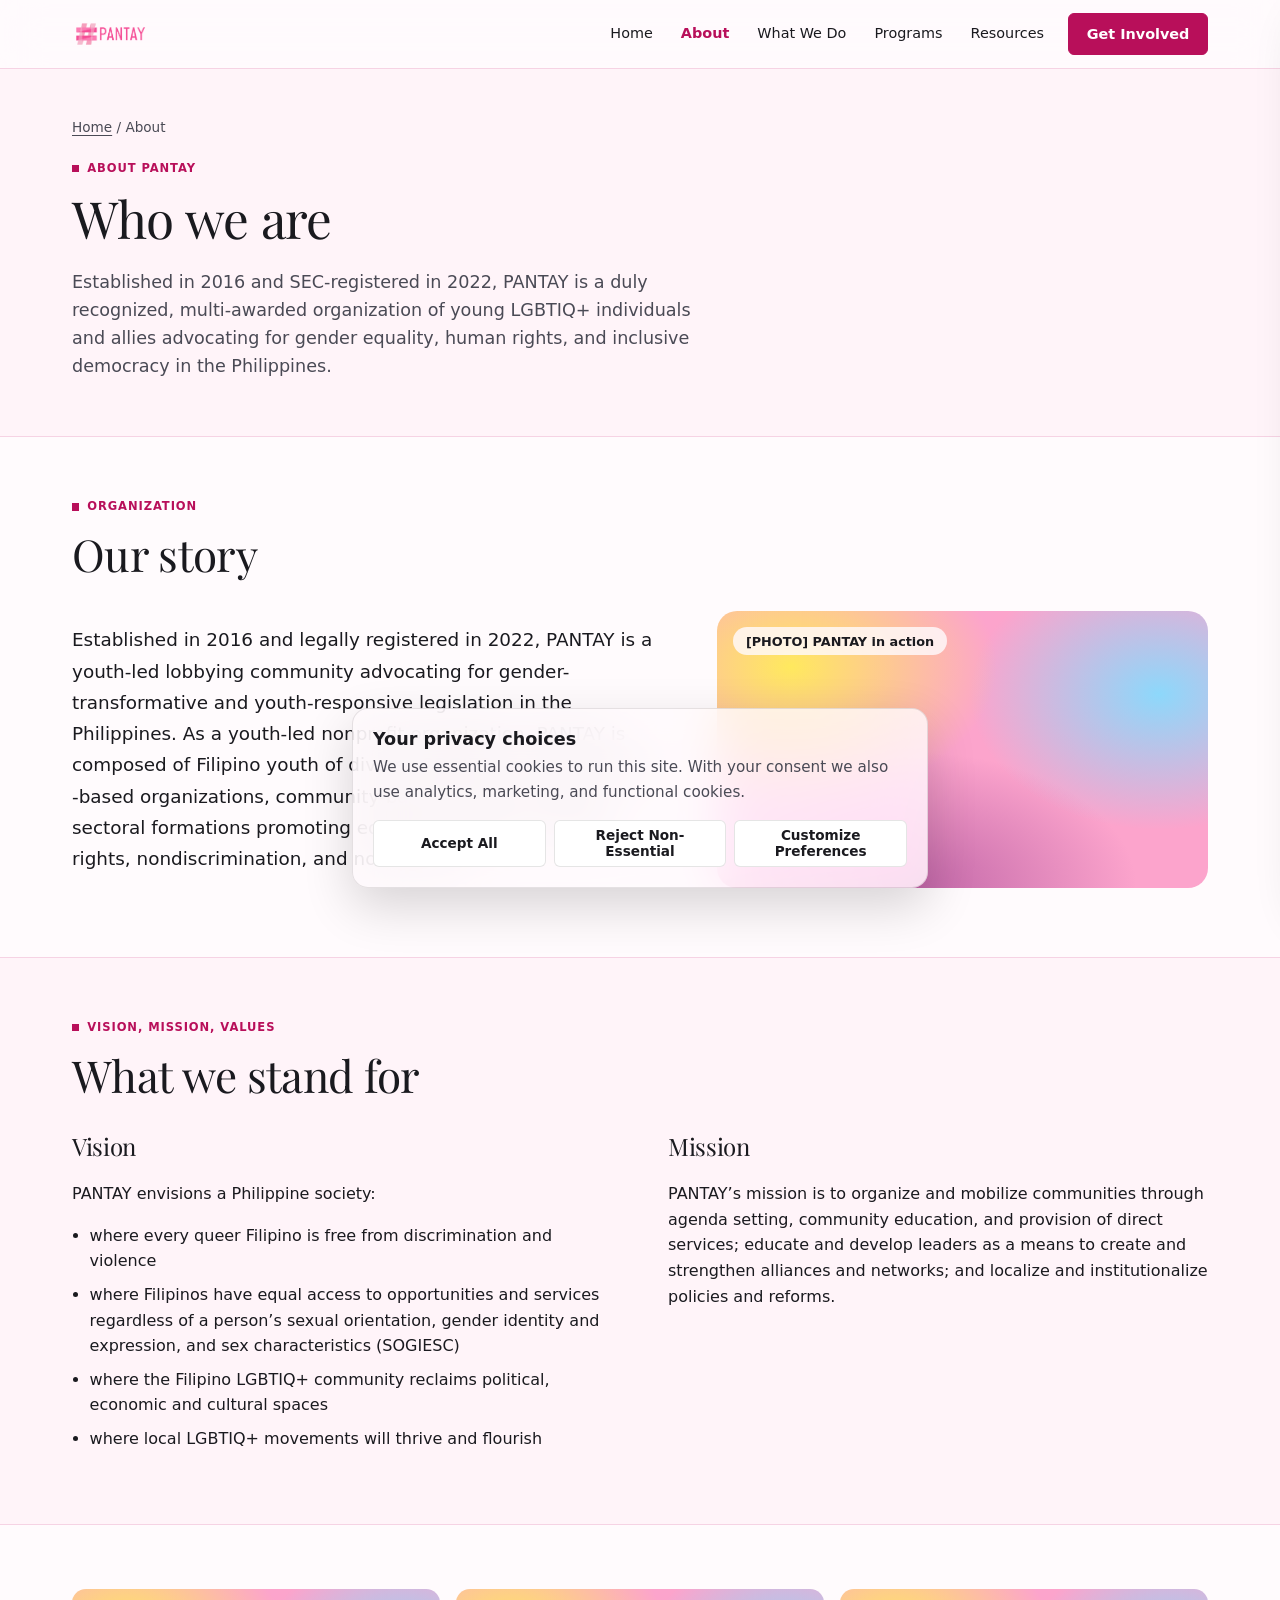
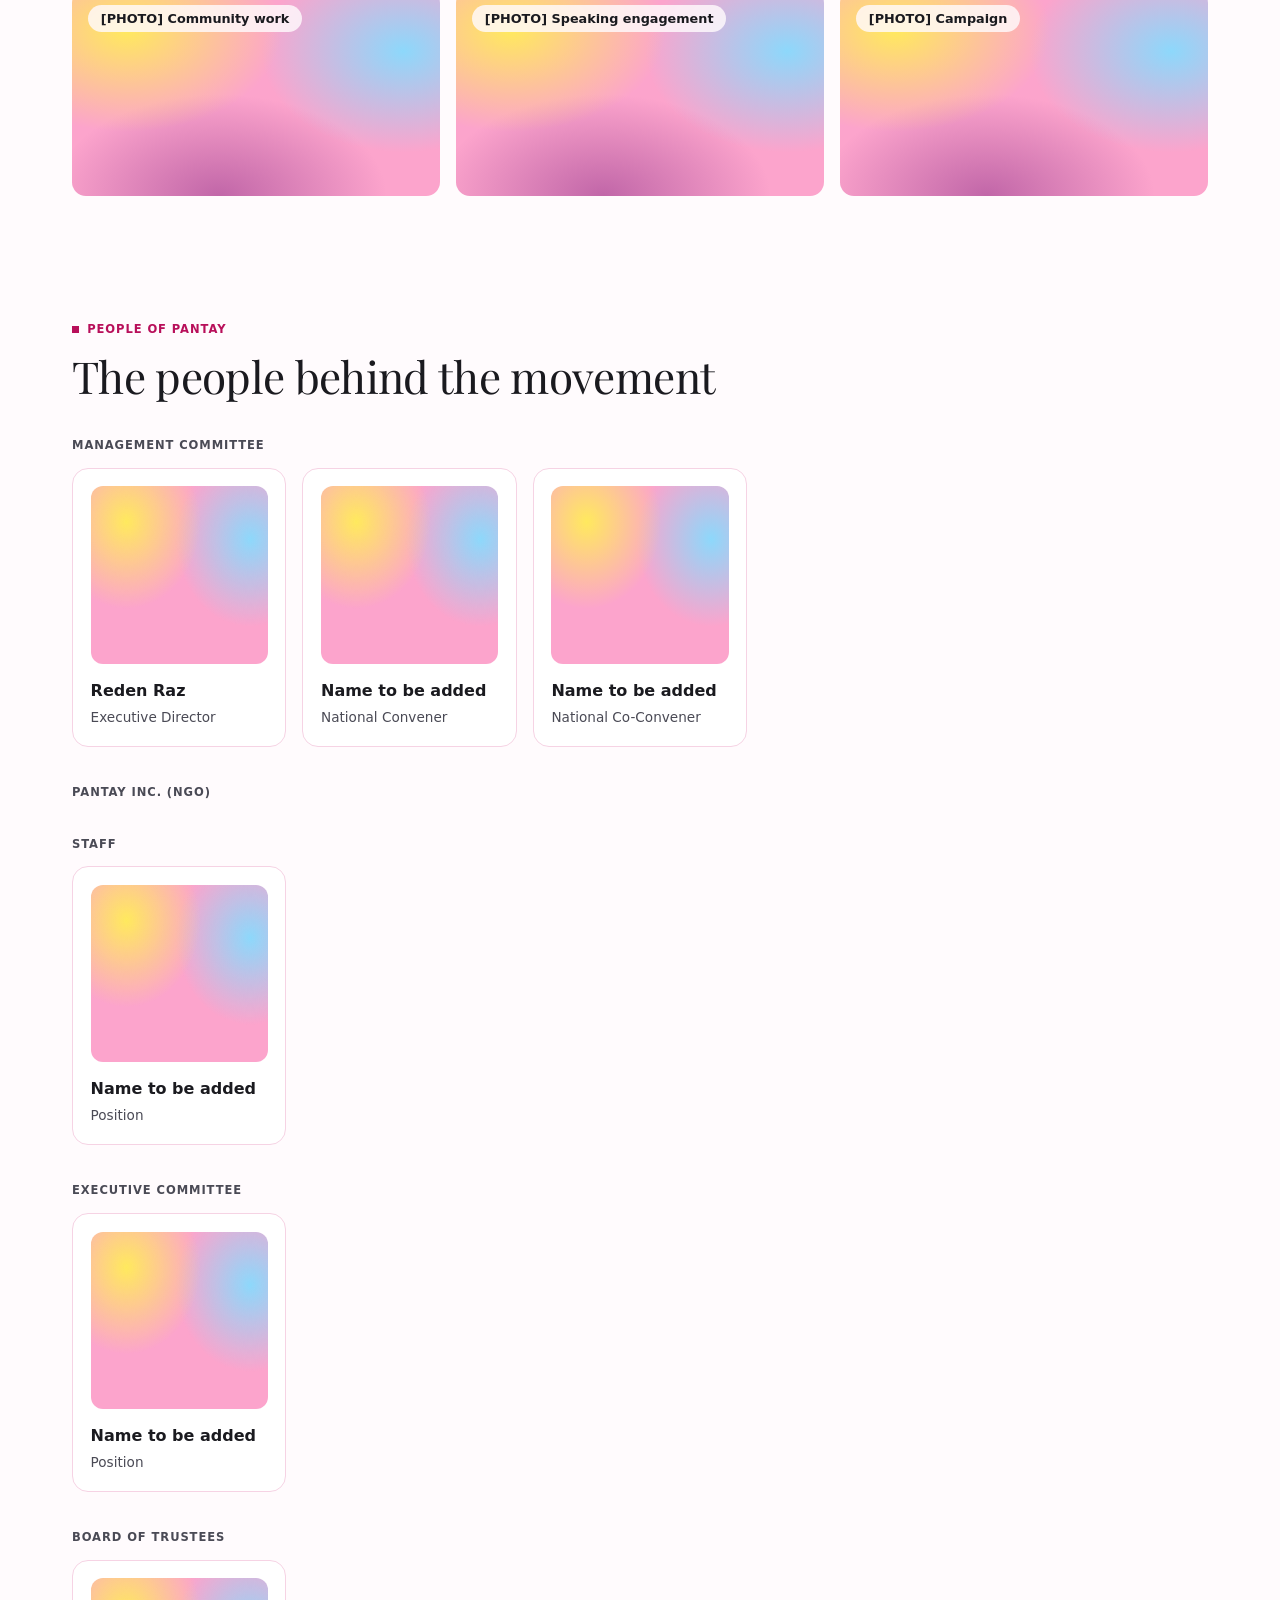
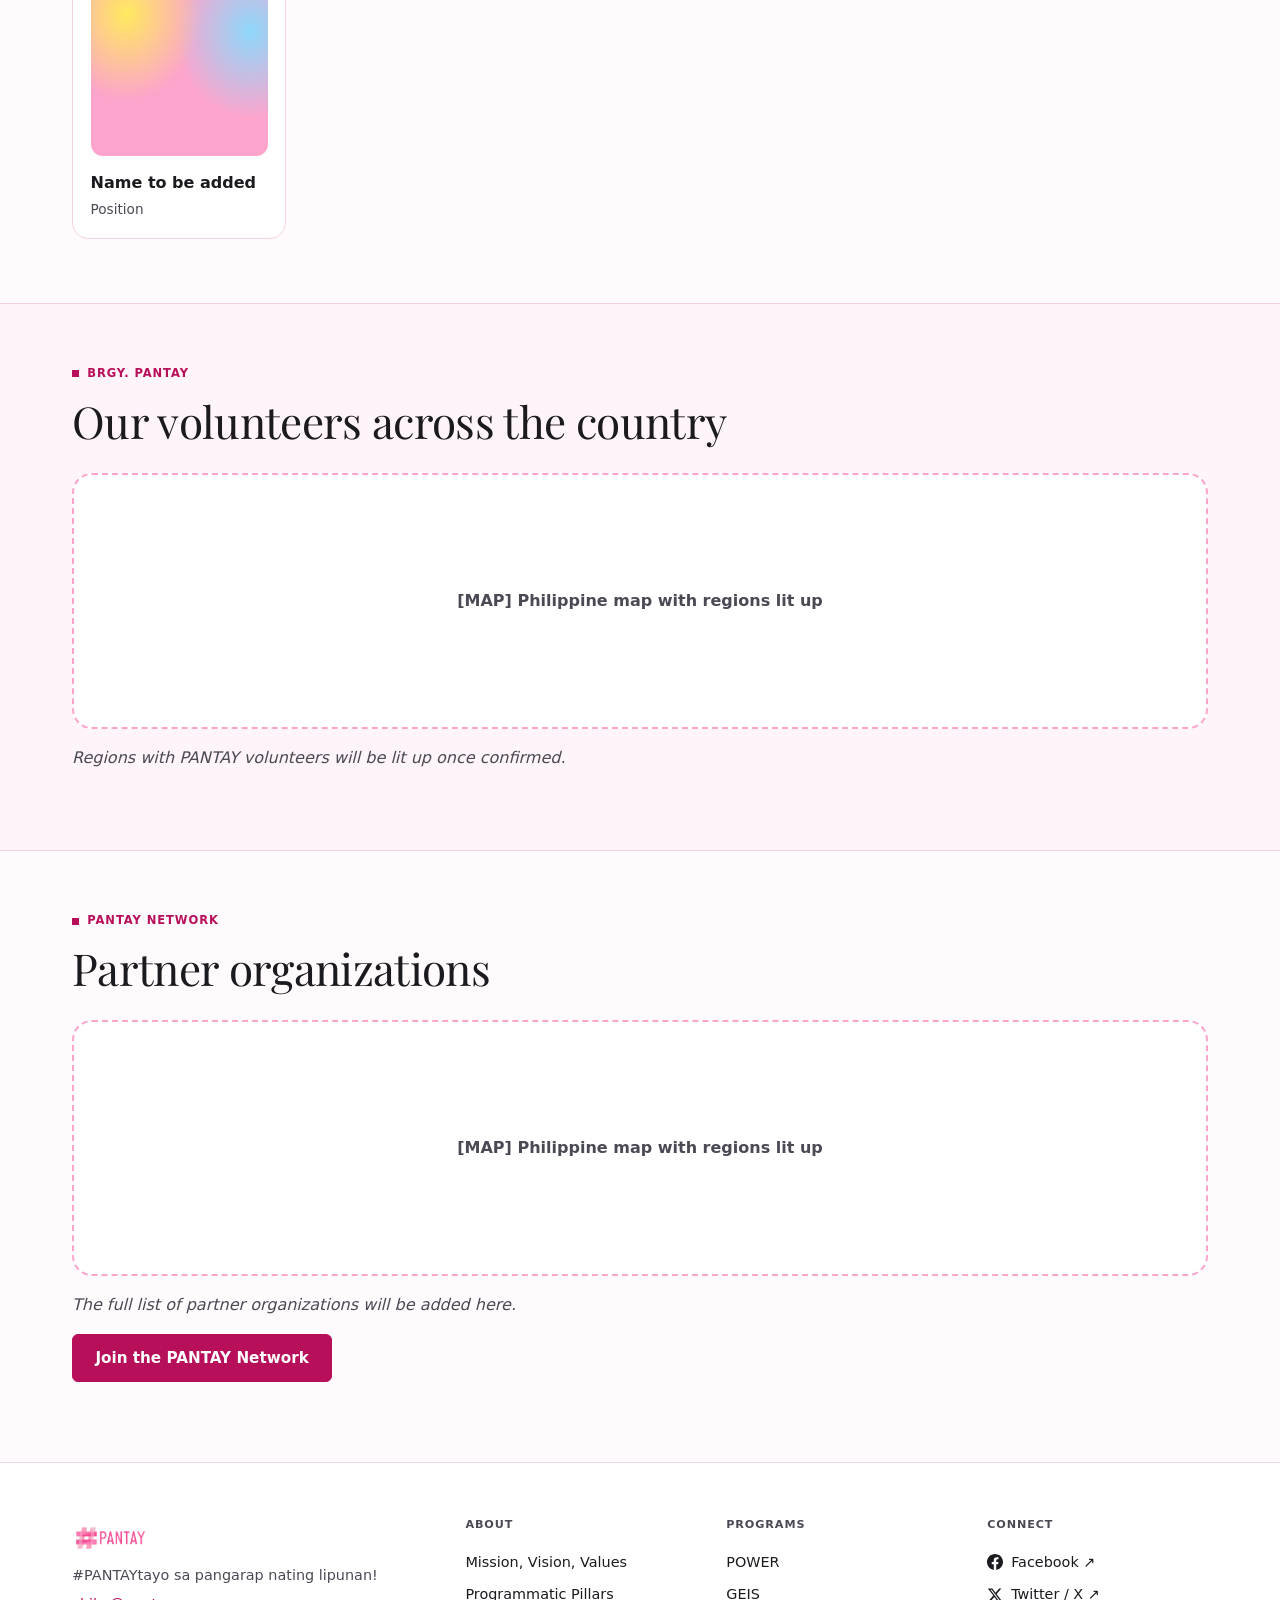
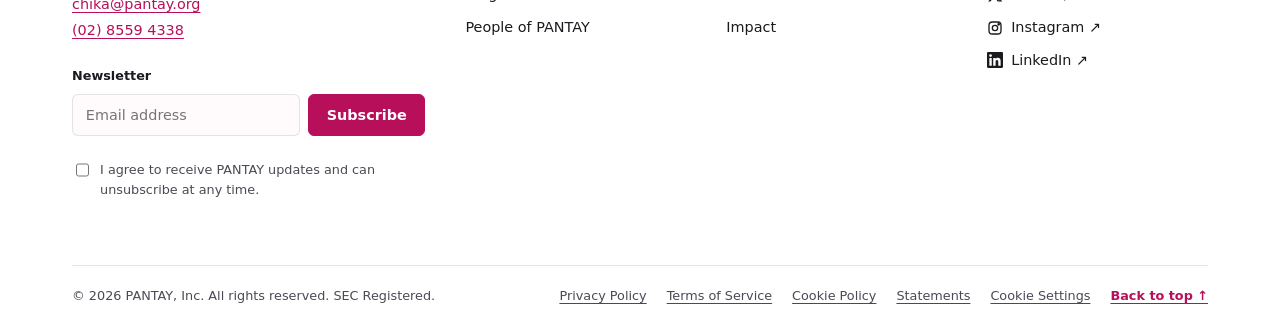
==== commit 94c236e2: "Add photos and update site structure" ====
--- a/about.html
+++ b/about.html
@@ -41,7 +41,7 @@
   <p class="eyebrow">About PANTAY</p>
   <h1>Who we are</h1>
   <p class="lede">Established in 2016 and SEC-registered in 2022, PANTAY is a duly recognized, multi-awarded organization of young LGBTIQ+ individuals and allies advocating for gender equality, human rights, and inclusive democracy in the Philippines.</p>
-</div></section><section class="sec " id="org"><div class="wrap"><p class="eyebrow">Organization</p><h2>Our story</h2><p class="big">Established in 2016 and legally registered in 2022, PANTAY is a youth-led lobbying community advocating for gender-transformative and youth-responsive legislation in the Philippines. As a youth-led nonprofit organization, PANTAY is composed of Filipino youth of diverse SOGIESC, and student-led -based organizations, community-based groups, and other sectoral formations promoting equality, respect for human rights, nondiscrimination, and nonviolence.</p></div></section><section class="sec tint" id="mission-vision-values"><div class="wrap"><p class="eyebrow">Vision, Mission, Values</p><h2>What we stand for</h2><div class="vmv"><div><h3>Vision</h3><p>PANTAY envisions a Philippine society:</p><ul><li>where every queer Filipino is free from discrimination and violence</li><li>where Filipinos have equal access to opportunities and services regardless of a person’s sexual orientation, gender identity and expression, and sex characteristics (SOGIESC)</li><li>where the Filipino LGBTIQ+ community reclaims political, economic and cultural spaces</li><li>where local LGBTIQ+ movements will thrive and flourish</li></ul></div><div><h3>Mission</h3><p>PANTAY’s mission is to organize and mobilize communities through agenda setting, community education, and provision of direct services; educate and develop leaders as a means to create and strengthen alliances and networks; and localize and institutionalize policies and reforms.</p></div></div></div></section><section class="sec " id="people"><div class="wrap"><p class="eyebrow">People of PANTAY</p><h2>The people behind the movement</h2><h3 class="gh">Management Committee</h3><div class="people"><div class="person"><div class="ph-av" aria-hidden="true"></div><b>Reden Raz</b><span>Executive Director</span></div><div class="person"><div class="ph-av" aria-hidden="true"></div><b>Name to be added</b><span>National Convener</span></div><div class="person"><div class="ph-av" aria-hidden="true"></div><b>Name to be added</b><span>National Co-Convener</span></div></div><h3 class="gh">PANTAY Inc. (NGO)</h3><h3 class="gh">Staff</h3><div class="people"><div class="person"><div class="ph-av" aria-hidden="true"></div><b>Name to be added</b><span>Position</span></div></div><h3 class="gh">Executive Committee</h3><div class="people"><div class="person"><div class="ph-av" aria-hidden="true"></div><b>Name to be added</b><span>Position</span></div></div><h3 class="gh">Board of Trustees</h3><div class="people"><div class="person"><div class="ph-av" aria-hidden="true"></div><b>Name to be added</b><span>Position</span></div></div></div></section><section class="sec tint" id="brgy-pantay"><div class="wrap"><p class="eyebrow">Brgy. PANTAY</p><h2>Our volunteers across the country</h2><div class="map-ph" role="img" aria-label="Placeholder for map of the Philippines"><span>[MAP] Philippine map with regions lit up</span></div><p class="note">Regions with PANTAY volunteers will be lit up once confirmed.</p></div></section><section class="sec " id="network"><div class="wrap"><p class="eyebrow">PANTAY Network</p><h2>Partner organizations</h2><div class="map-ph" role="img" aria-label="Placeholder for map of the Philippines"><span>[MAP] Philippine map with regions lit up</span></div><p class="note">The full list of partner organizations will be added here.</p><p><a class="btn primary" href="get-involved.html#network">Join the PANTAY Network</a></p></div></section>
+</div></section><section class="sec " id="org"><div class="wrap"><p class="eyebrow">Organization</p><h2>Our story</h2><div class="split"><p class="big">Established in 2016 and legally registered in 2022, PANTAY is a youth-led lobbying community advocating for gender-transformative and youth-responsive legislation in the Philippines. As a youth-led nonprofit organization, PANTAY is composed of Filipino youth of diverse SOGIESC, and student-led -based organizations, community-based groups, and other sectoral formations promoting equality, respect for human rights, nondiscrimination, and nonviolence.</p><div class="art-photo" role="img" aria-label="Placeholder for article photo"><span>[PHOTO] PANTAY in action</span></div></div></div></section><section class="sec tint" id="mission-vision-values"><div class="wrap"><p class="eyebrow">Vision, Mission, Values</p><h2>What we stand for</h2><div class="vmv"><div><h3>Vision</h3><p>PANTAY envisions a Philippine society:</p><ul><li>where every queer Filipino is free from discrimination and violence</li><li>where Filipinos have equal access to opportunities and services regardless of a person’s sexual orientation, gender identity and expression, and sex characteristics (SOGIESC)</li><li>where the Filipino LGBTIQ+ community reclaims political, economic and cultural spaces</li><li>where local LGBTIQ+ movements will thrive and flourish</li></ul></div><div><h3>Mission</h3><p>PANTAY’s mission is to organize and mobilize communities through agenda setting, community education, and provision of direct services; educate and develop leaders as a means to create and strengthen alliances and networks; and localize and institutionalize policies and reforms.</p></div></div></div></section><section class="sec "><div class="wrap"><div class="strip"><div class="art-photo" role="img" aria-label="Placeholder for article photo"><span>[PHOTO] Community work</span></div><div class="art-photo" role="img" aria-label="Placeholder for article photo"><span>[PHOTO] Speaking engagement</span></div><div class="art-photo" role="img" aria-label="Placeholder for article photo"><span>[PHOTO] Campaign</span></div></div></div></section><section class="sec " id="people"><div class="wrap"><p class="eyebrow">People of PANTAY</p><h2>The people behind the movement</h2><h3 class="gh">Management Committee</h3><div class="people"><div class="person"><div class="ph-av" aria-hidden="true"></div><b>Reden Raz</b><span>Executive Director</span></div><div class="person"><div class="ph-av" aria-hidden="true"></div><b>Name to be added</b><span>National Convener</span></div><div class="person"><div class="ph-av" aria-hidden="true"></div><b>Name to be added</b><span>National Co-Convener</span></div></div><h3 class="gh">PANTAY Inc. (NGO)</h3><h3 class="gh">Staff</h3><div class="people"><div class="person"><div class="ph-av" aria-hidden="true"></div><b>Name to be added</b><span>Position</span></div></div><h3 class="gh">Executive Committee</h3><div class="people"><div class="person"><div class="ph-av" aria-hidden="true"></div><b>Name to be added</b><span>Position</span></div></div><h3 class="gh">Board of Trustees</h3><div class="people"><div class="person"><div class="ph-av" aria-hidden="true"></div><b>Name to be added</b><span>Position</span></div></div></div></section><section class="sec tint" id="brgy-pantay"><div class="wrap"><p class="eyebrow">Brgy. PANTAY</p><h2>Our volunteers across the country</h2><div class="map-ph" role="img" aria-label="Placeholder for map of the Philippines"><span>[MAP] Philippine map with regions lit up</span></div><p class="note">Regions with PANTAY volunteers will be lit up once confirmed.</p></div></section><section class="sec " id="network"><div class="wrap"><p class="eyebrow">PANTAY Network</p><h2>Partner organizations</h2><div class="map-ph" role="img" aria-label="Placeholder for map of the Philippines"><span>[MAP] Philippine map with regions lit up</span></div><p class="note">The full list of partner organizations will be added here.</p><p><a class="btn primary" href="get-involved.html#network">Join the PANTAY Network</a></p></div></section>
 </main>
 
 <footer>
--- a/pages.css
+++ b/pages.css
@@ -74,4 +74,18 @@
 .fld input:focus-visible,.fld textarea:focus-visible{outline:none;border-color:var(--magenta);box-shadow:0 0 0 3px rgba(252,164,204,.55)}
 .fld [aria-invalid=true]{border-color:#8A0A42;box-shadow:0 0 0 1px #8A0A42}
 .pform .btn{justify-self:start}
-#pf-msgout{font-weight:700;font-size:.9rem;margin:.25rem 0 0}+#pf-msgout{font-weight:700;font-size:.9rem;margin:.25rem 0 0}
+
+/* ===== FIXES + PHOTO SLOTS ===== */
+/* .art in styles.css zeroed the side padding that .wrap sets */
+.wrap.art{padding-left:1.5rem;padding-right:1.5rem}
+.split{display:grid;gap:2rem;align-items:center}
+@media (min-width:56rem){.split{grid-template-columns:1.2fr 1fr;gap:3.5rem}}
+.split .art-photo{margin:0}
+.strip{display:grid;gap:1rem}
+@media (min-width:45rem){.strip{grid-template-columns:repeat(3,1fr)}}
+.strip .art-photo{margin:0;border-radius:14px}
+.pil .art-photo{border-radius:14px;margin-bottom:1.5rem}
+.story.news .ph-link{display:block;border-radius:12px}
+.story.news .meta{margin-bottom:.9rem}
+.more-link{display:inline-block;padding-bottom:.15rem;border-bottom:2px solid var(--magenta);color:var(--magenta);font:700 .85rem var(--sans);text-decoration:none}
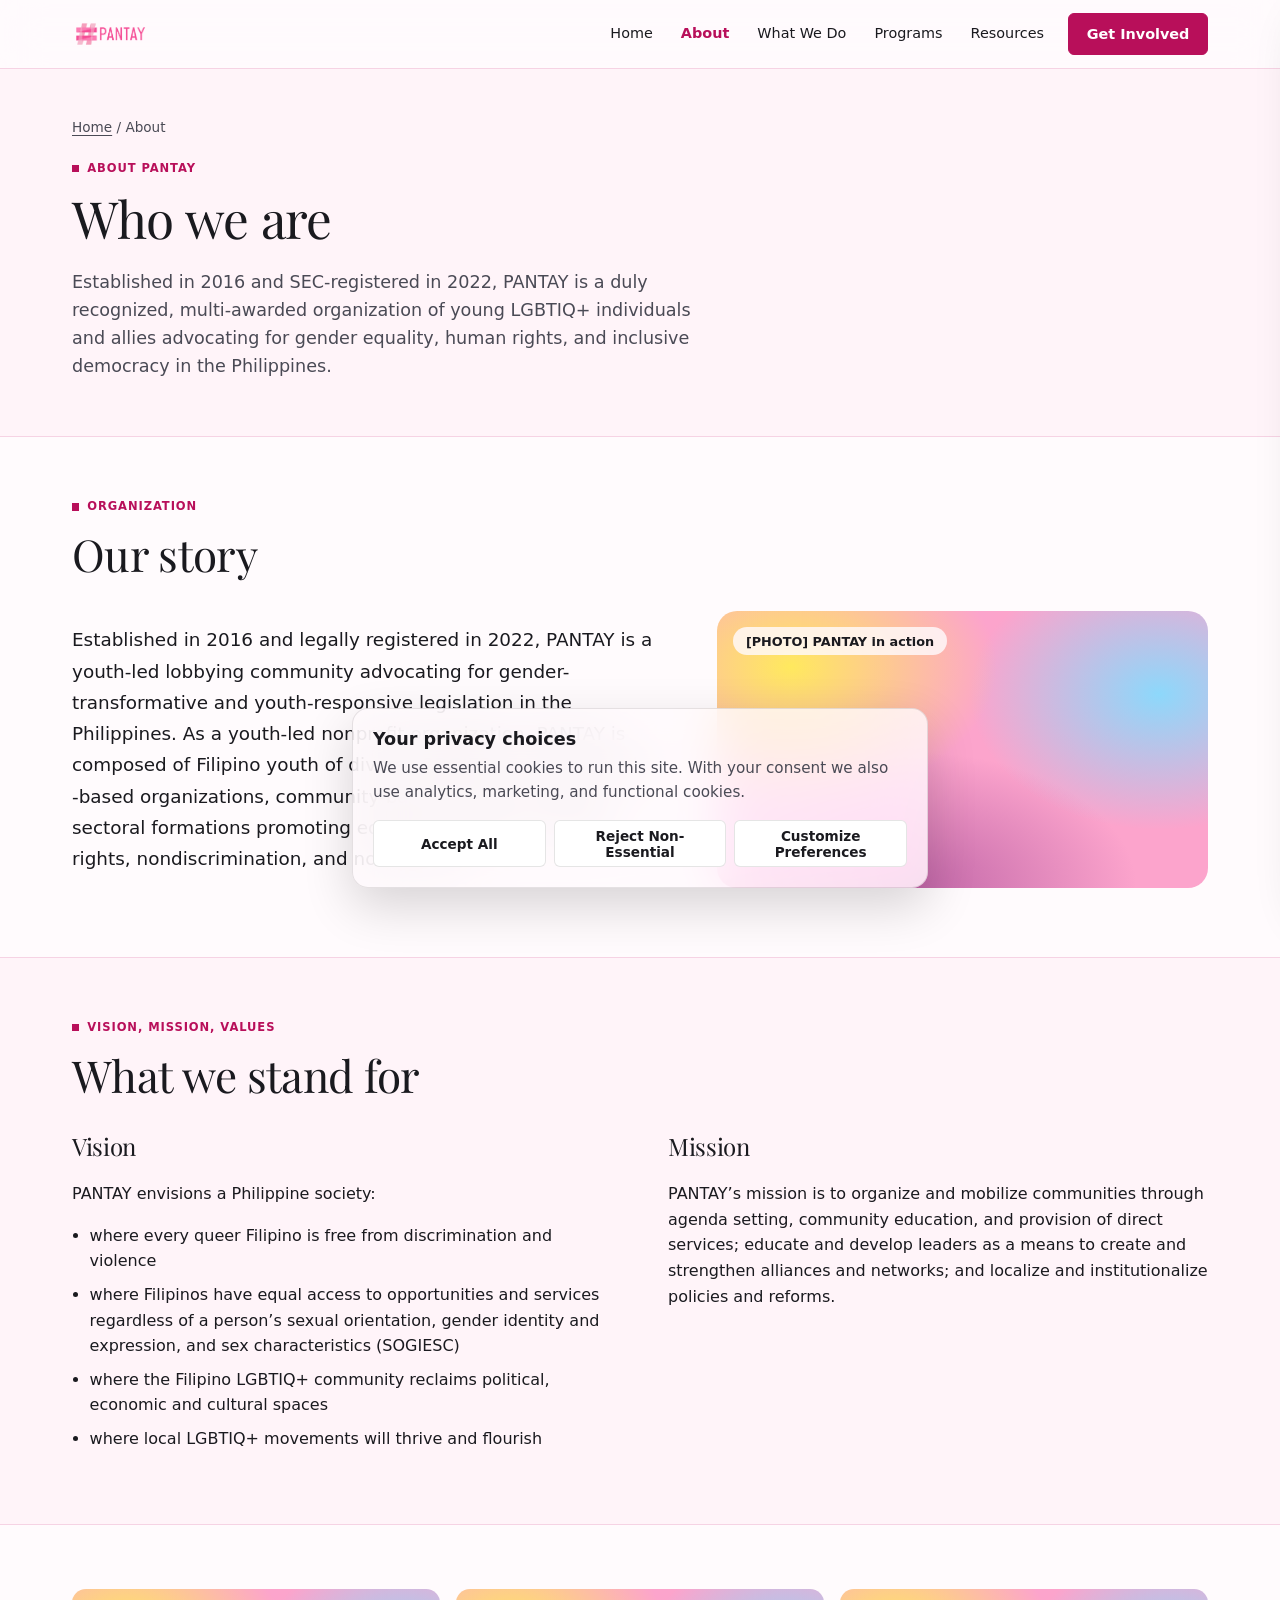
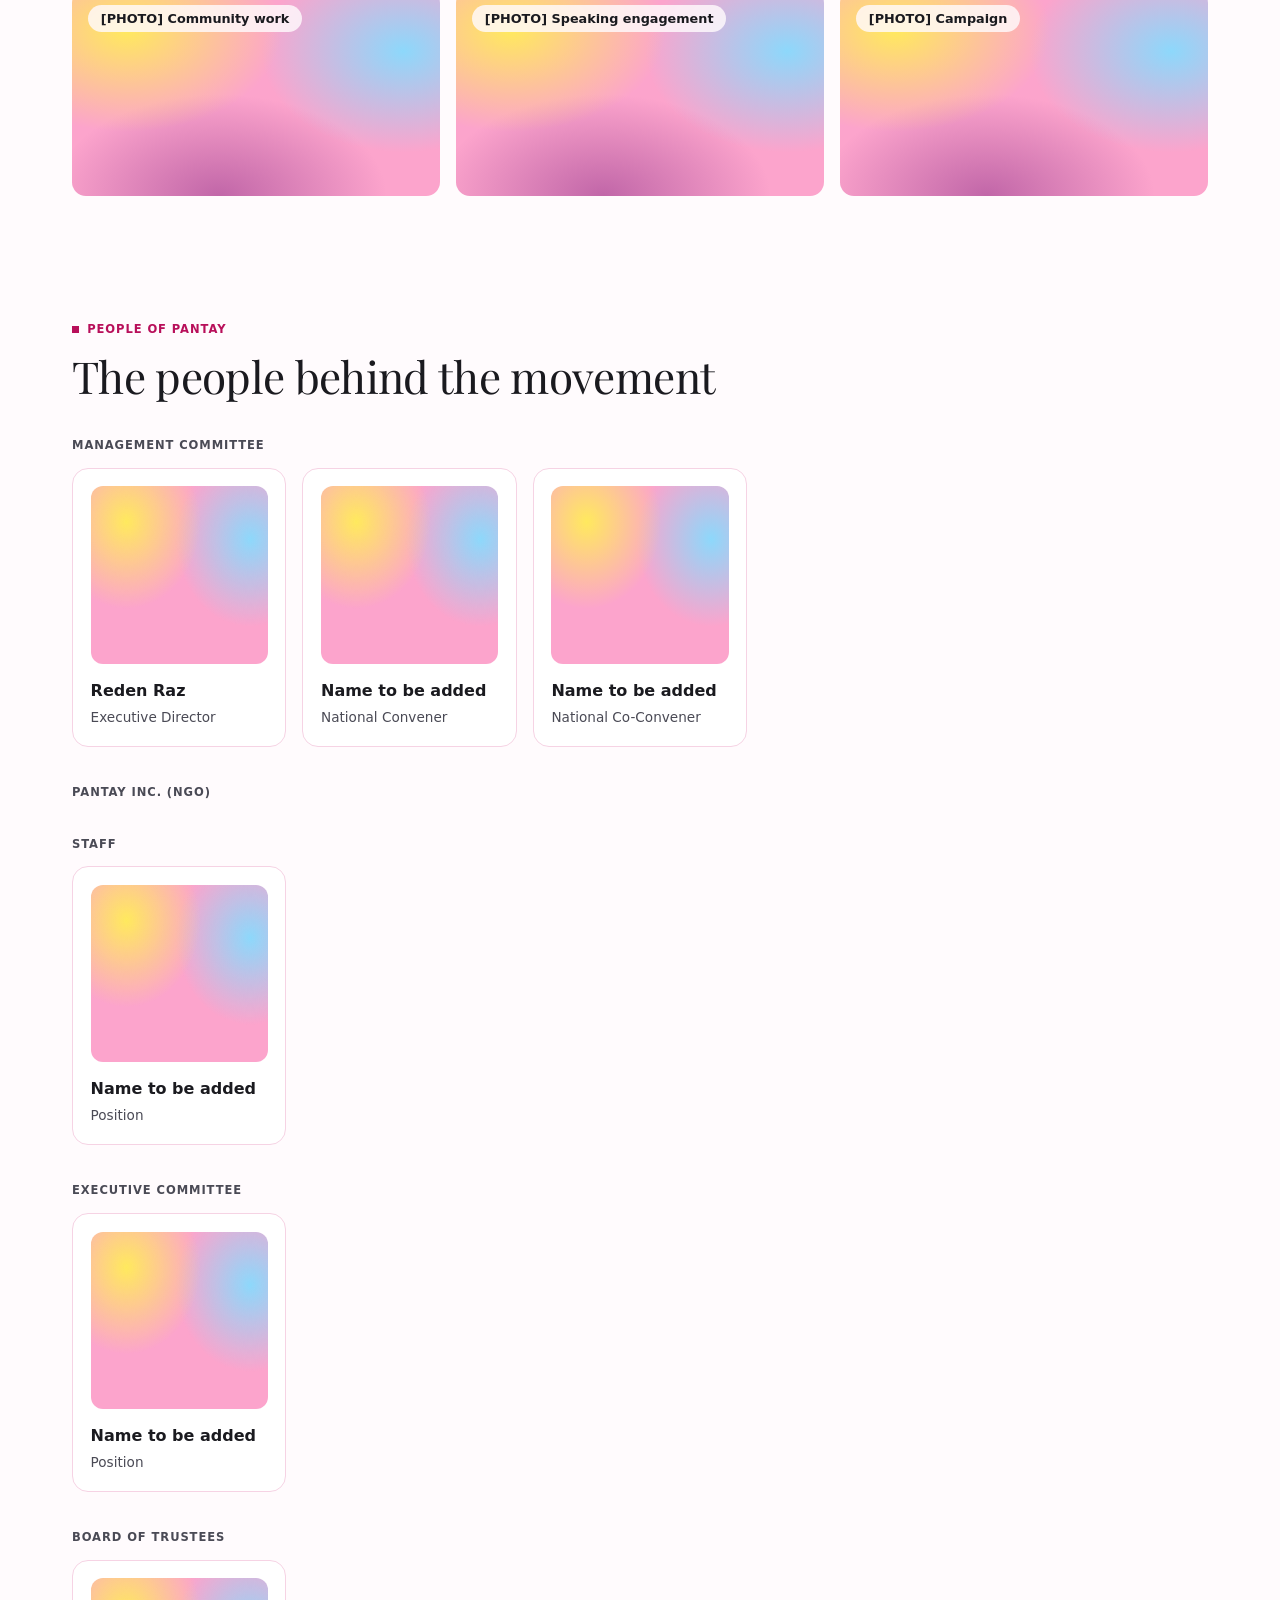
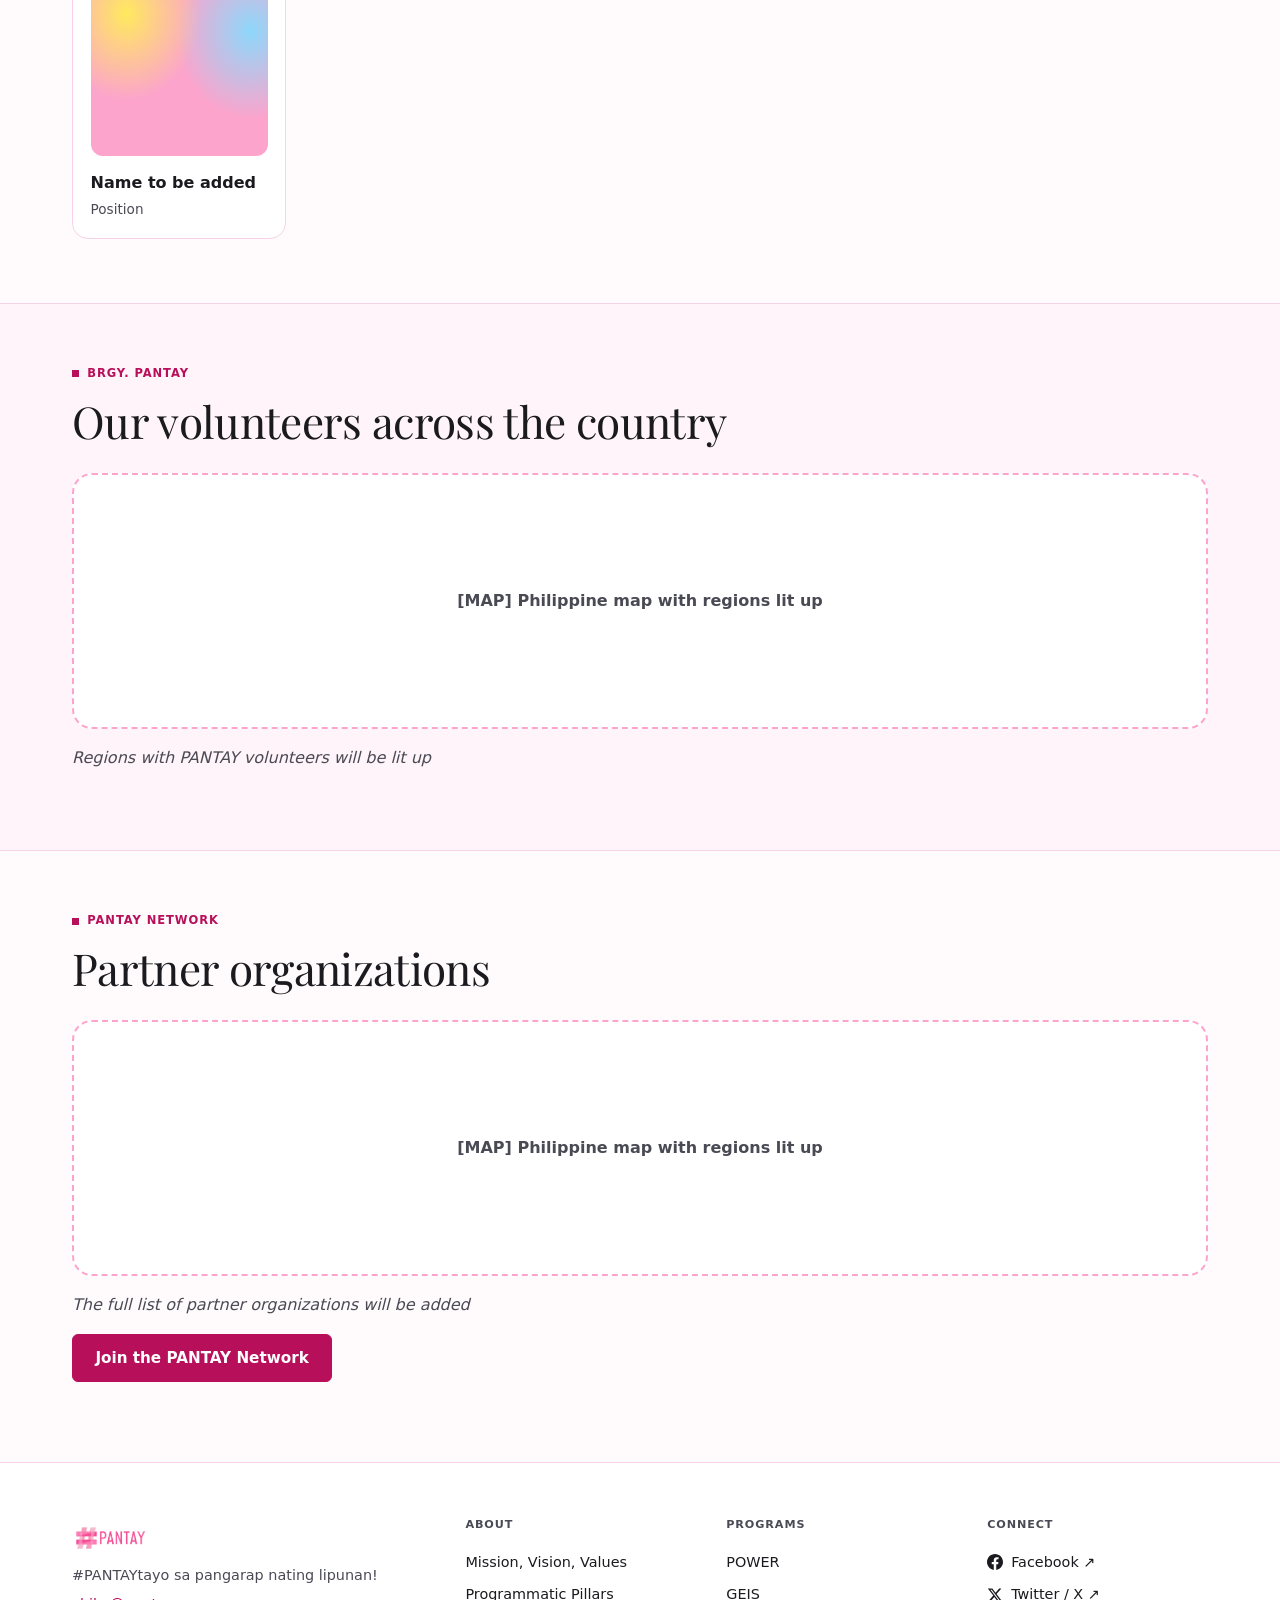
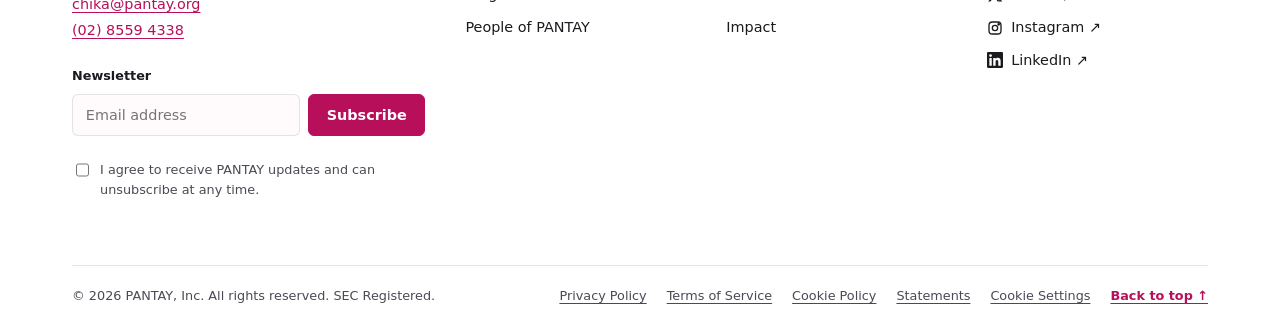
==== commit 3d1232f7: "Updated website content and styles" ====
--- a/about.html
+++ b/about.html
@@ -41,7 +41,7 @@
   <p class="eyebrow">About PANTAY</p>
   <h1>Who we are</h1>
   <p class="lede">Established in 2016 and SEC-registered in 2022, PANTAY is a duly recognized, multi-awarded organization of young LGBTIQ+ individuals and allies advocating for gender equality, human rights, and inclusive democracy in the Philippines.</p>
-</div></section><section class="sec " id="org"><div class="wrap"><p class="eyebrow">Organization</p><h2>Our story</h2><div class="split"><p class="big">Established in 2016 and legally registered in 2022, PANTAY is a youth-led lobbying community advocating for gender-transformative and youth-responsive legislation in the Philippines. As a youth-led nonprofit organization, PANTAY is composed of Filipino youth of diverse SOGIESC, and student-led -based organizations, community-based groups, and other sectoral formations promoting equality, respect for human rights, nondiscrimination, and nonviolence.</p><div class="art-photo" role="img" aria-label="Placeholder for article photo"><span>[PHOTO] PANTAY in action</span></div></div></div></section><section class="sec tint" id="mission-vision-values"><div class="wrap"><p class="eyebrow">Vision, Mission, Values</p><h2>What we stand for</h2><div class="vmv"><div><h3>Vision</h3><p>PANTAY envisions a Philippine society:</p><ul><li>where every queer Filipino is free from discrimination and violence</li><li>where Filipinos have equal access to opportunities and services regardless of a person’s sexual orientation, gender identity and expression, and sex characteristics (SOGIESC)</li><li>where the Filipino LGBTIQ+ community reclaims political, economic and cultural spaces</li><li>where local LGBTIQ+ movements will thrive and flourish</li></ul></div><div><h3>Mission</h3><p>PANTAY’s mission is to organize and mobilize communities through agenda setting, community education, and provision of direct services; educate and develop leaders as a means to create and strengthen alliances and networks; and localize and institutionalize policies and reforms.</p></div></div></div></section><section class="sec "><div class="wrap"><div class="strip"><div class="art-photo" role="img" aria-label="Placeholder for article photo"><span>[PHOTO] Community work</span></div><div class="art-photo" role="img" aria-label="Placeholder for article photo"><span>[PHOTO] Speaking engagement</span></div><div class="art-photo" role="img" aria-label="Placeholder for article photo"><span>[PHOTO] Campaign</span></div></div></div></section><section class="sec " id="people"><div class="wrap"><p class="eyebrow">People of PANTAY</p><h2>The people behind the movement</h2><h3 class="gh">Management Committee</h3><div class="people"><div class="person"><div class="ph-av" aria-hidden="true"></div><b>Reden Raz</b><span>Executive Director</span></div><div class="person"><div class="ph-av" aria-hidden="true"></div><b>Name to be added</b><span>National Convener</span></div><div class="person"><div class="ph-av" aria-hidden="true"></div><b>Name to be added</b><span>National Co-Convener</span></div></div><h3 class="gh">PANTAY Inc. (NGO)</h3><h3 class="gh">Staff</h3><div class="people"><div class="person"><div class="ph-av" aria-hidden="true"></div><b>Name to be added</b><span>Position</span></div></div><h3 class="gh">Executive Committee</h3><div class="people"><div class="person"><div class="ph-av" aria-hidden="true"></div><b>Name to be added</b><span>Position</span></div></div><h3 class="gh">Board of Trustees</h3><div class="people"><div class="person"><div class="ph-av" aria-hidden="true"></div><b>Name to be added</b><span>Position</span></div></div></div></section><section class="sec tint" id="brgy-pantay"><div class="wrap"><p class="eyebrow">Brgy. PANTAY</p><h2>Our volunteers across the country</h2><div class="map-ph" role="img" aria-label="Placeholder for map of the Philippines"><span>[MAP] Philippine map with regions lit up</span></div><p class="note">Regions with PANTAY volunteers will be lit up once confirmed.</p></div></section><section class="sec " id="network"><div class="wrap"><p class="eyebrow">PANTAY Network</p><h2>Partner organizations</h2><div class="map-ph" role="img" aria-label="Placeholder for map of the Philippines"><span>[MAP] Philippine map with regions lit up</span></div><p class="note">The full list of partner organizations will be added here.</p><p><a class="btn primary" href="get-involved.html#network">Join the PANTAY Network</a></p></div></section>
+</div></section><section class="sec " id="org"><div class="wrap"><p class="eyebrow">Organization</p><h2>Our story</h2><div class="split"><p class="big">Established in 2016 and legally registered in 2022, PANTAY is a youth-led lobbying community advocating for gender-transformative and youth-responsive legislation in the Philippines. As a youth-led nonprofit organization, PANTAY is composed of Filipino youth of diverse SOGIESC, and student-led -based organizations, community-based groups, and other sectoral formations promoting equality, respect for human rights, nondiscrimination, and nonviolence.</p><div class="art-photo" role="img" aria-label="Placeholder for article photo"><span>[PHOTO] PANTAY in action</span></div></div></div></section><section class="sec tint" id="mission-vision-values"><div class="wrap"><p class="eyebrow">Vision, Mission, Values</p><h2>What we stand for</h2><div class="vmv"><div><h3>Vision</h3><p>PANTAY envisions a Philippine society:</p><ul><li>where every queer Filipino is free from discrimination and violence</li><li>where Filipinos have equal access to opportunities and services regardless of a person’s sexual orientation, gender identity and expression, and sex characteristics (SOGIESC)</li><li>where the Filipino LGBTIQ+ community reclaims political, economic and cultural spaces</li><li>where local LGBTIQ+ movements will thrive and flourish</li></ul></div><div><h3>Mission</h3><p>PANTAY’s mission is to organize and mobilize communities through agenda setting, community education, and provision of direct services; educate and develop leaders as a means to create and strengthen alliances and networks; and localize and institutionalize policies and reforms.</p></div></div></div></section><section class="sec "><div class="wrap"><div class="strip"><div class="art-photo" role="img" aria-label="Placeholder for article photo"><span>[PHOTO] Community work</span></div><div class="art-photo" role="img" aria-label="Placeholder for article photo"><span>[PHOTO] Speaking engagement</span></div><div class="art-photo" role="img" aria-label="Placeholder for article photo"><span>[PHOTO] Campaign</span></div></div></div></section><section class="sec " id="people"><div class="wrap"><p class="eyebrow">People of PANTAY</p><h2>The people behind the movement</h2><h3 class="gh">Management Committee</h3><div class="people"><div class="person"><div class="ph-av" aria-hidden="true"></div><b>Reden Raz</b><span>Executive Director</span></div><div class="person"><div class="ph-av" aria-hidden="true"></div><b>Name to be added</b><span>National Convener</span></div><div class="person"><div class="ph-av" aria-hidden="true"></div><b>Name to be added</b><span>National Co-Convener</span></div></div><h3 class="gh">PANTAY Inc. (NGO)</h3><h3 class="gh">Staff</h3><div class="people"><div class="person"><div class="ph-av" aria-hidden="true"></div><b>Name to be added</b><span>Position</span></div></div><h3 class="gh">Executive Committee</h3><div class="people"><div class="person"><div class="ph-av" aria-hidden="true"></div><b>Name to be added</b><span>Position</span></div></div><h3 class="gh">Board of Trustees</h3><div class="people"><div class="person"><div class="ph-av" aria-hidden="true"></div><b>Name to be added</b><span>Position</span></div></div></div></section><section class="sec tint" id="brgy-pantay"><div class="wrap"><p class="eyebrow">Brgy. PANTAY</p><h2>Our volunteers across the country</h2><div class="map-ph" role="img" aria-label="Placeholder for map of the Philippines"><span>[MAP] Philippine map with regions lit up</span></div><p class="note">Regions with PANTAY volunteers will be lit up</p></div></section><section class="sec " id="network"><div class="wrap"><p class="eyebrow">PANTAY Network</p><h2>Partner organizations</h2><div class="map-ph" role="img" aria-label="Placeholder for map of the Philippines"><span>[MAP] Philippine map with regions lit up</span></div><p class="note">The full list of partner organizations will be added</p><p><a class="btn primary" href="get-involved.html#network">Join the PANTAY Network</a></p></div></section>
 </main>
 
 <footer>
